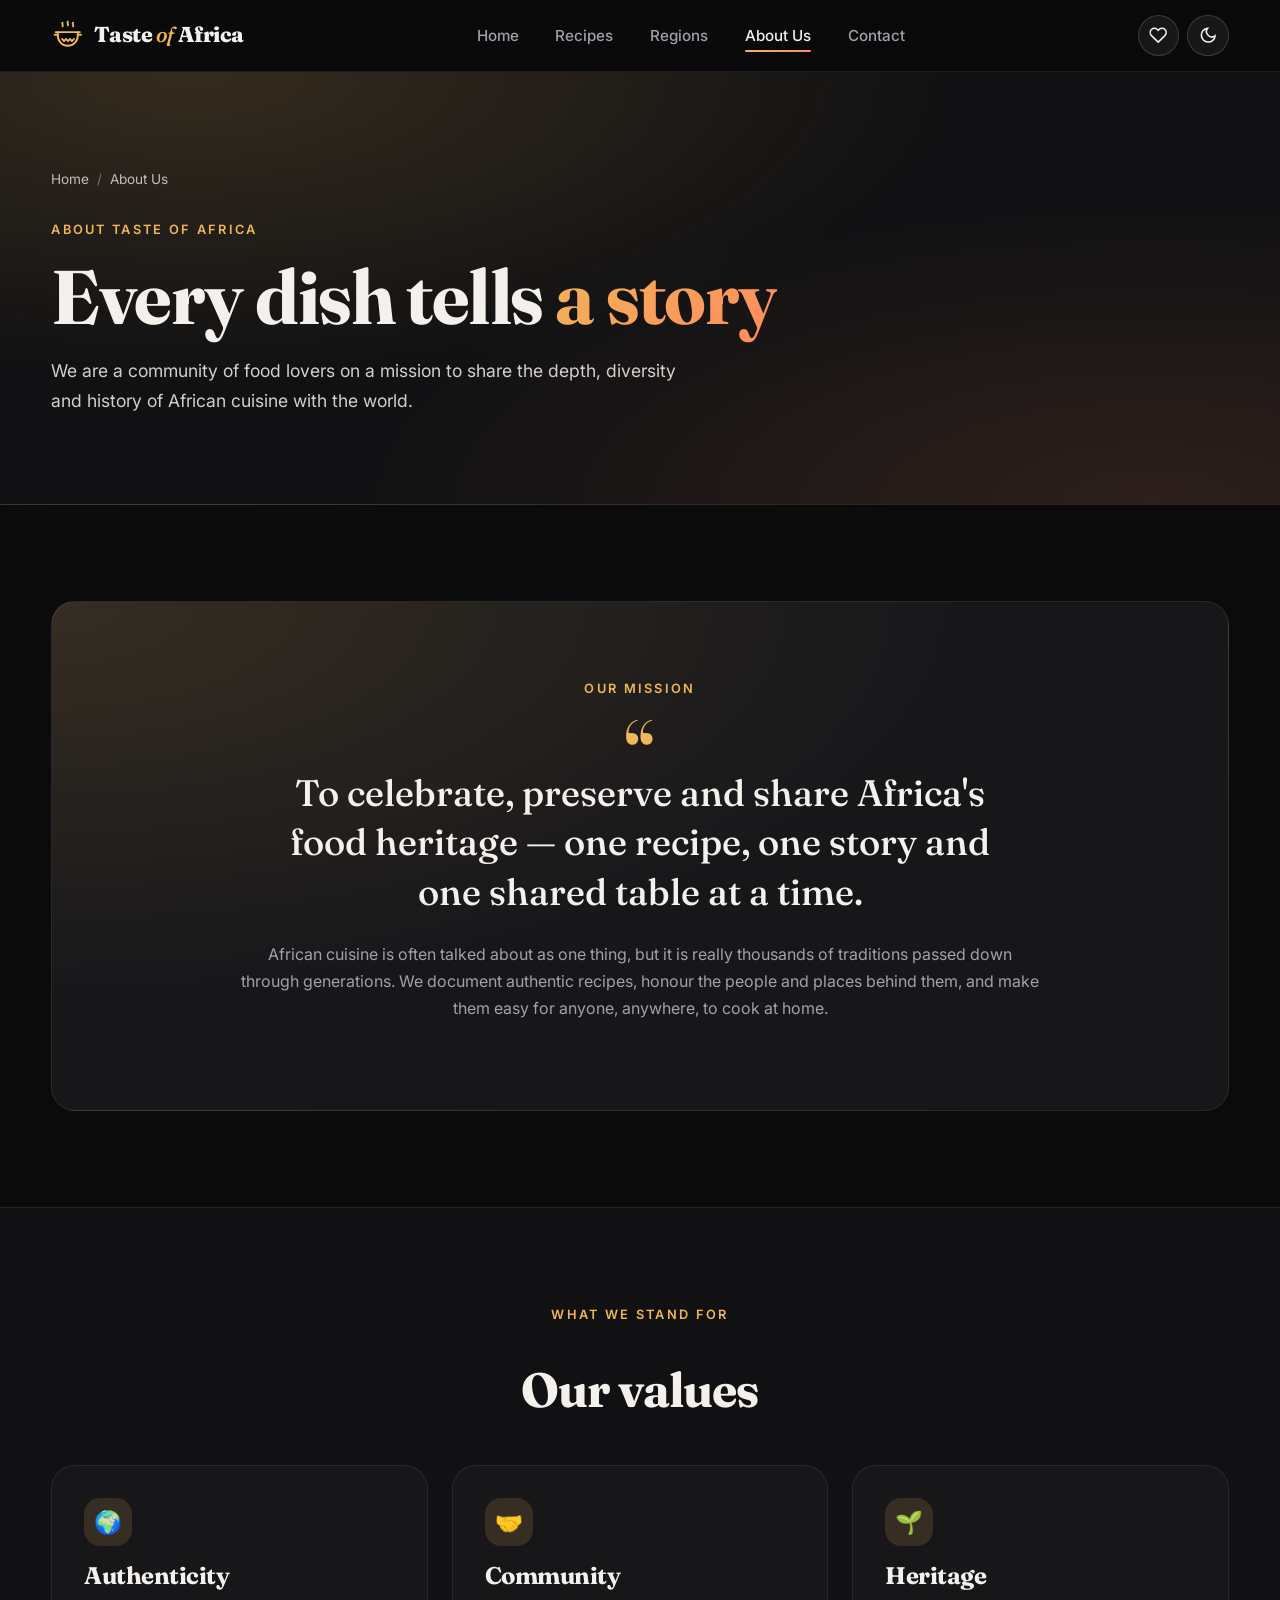
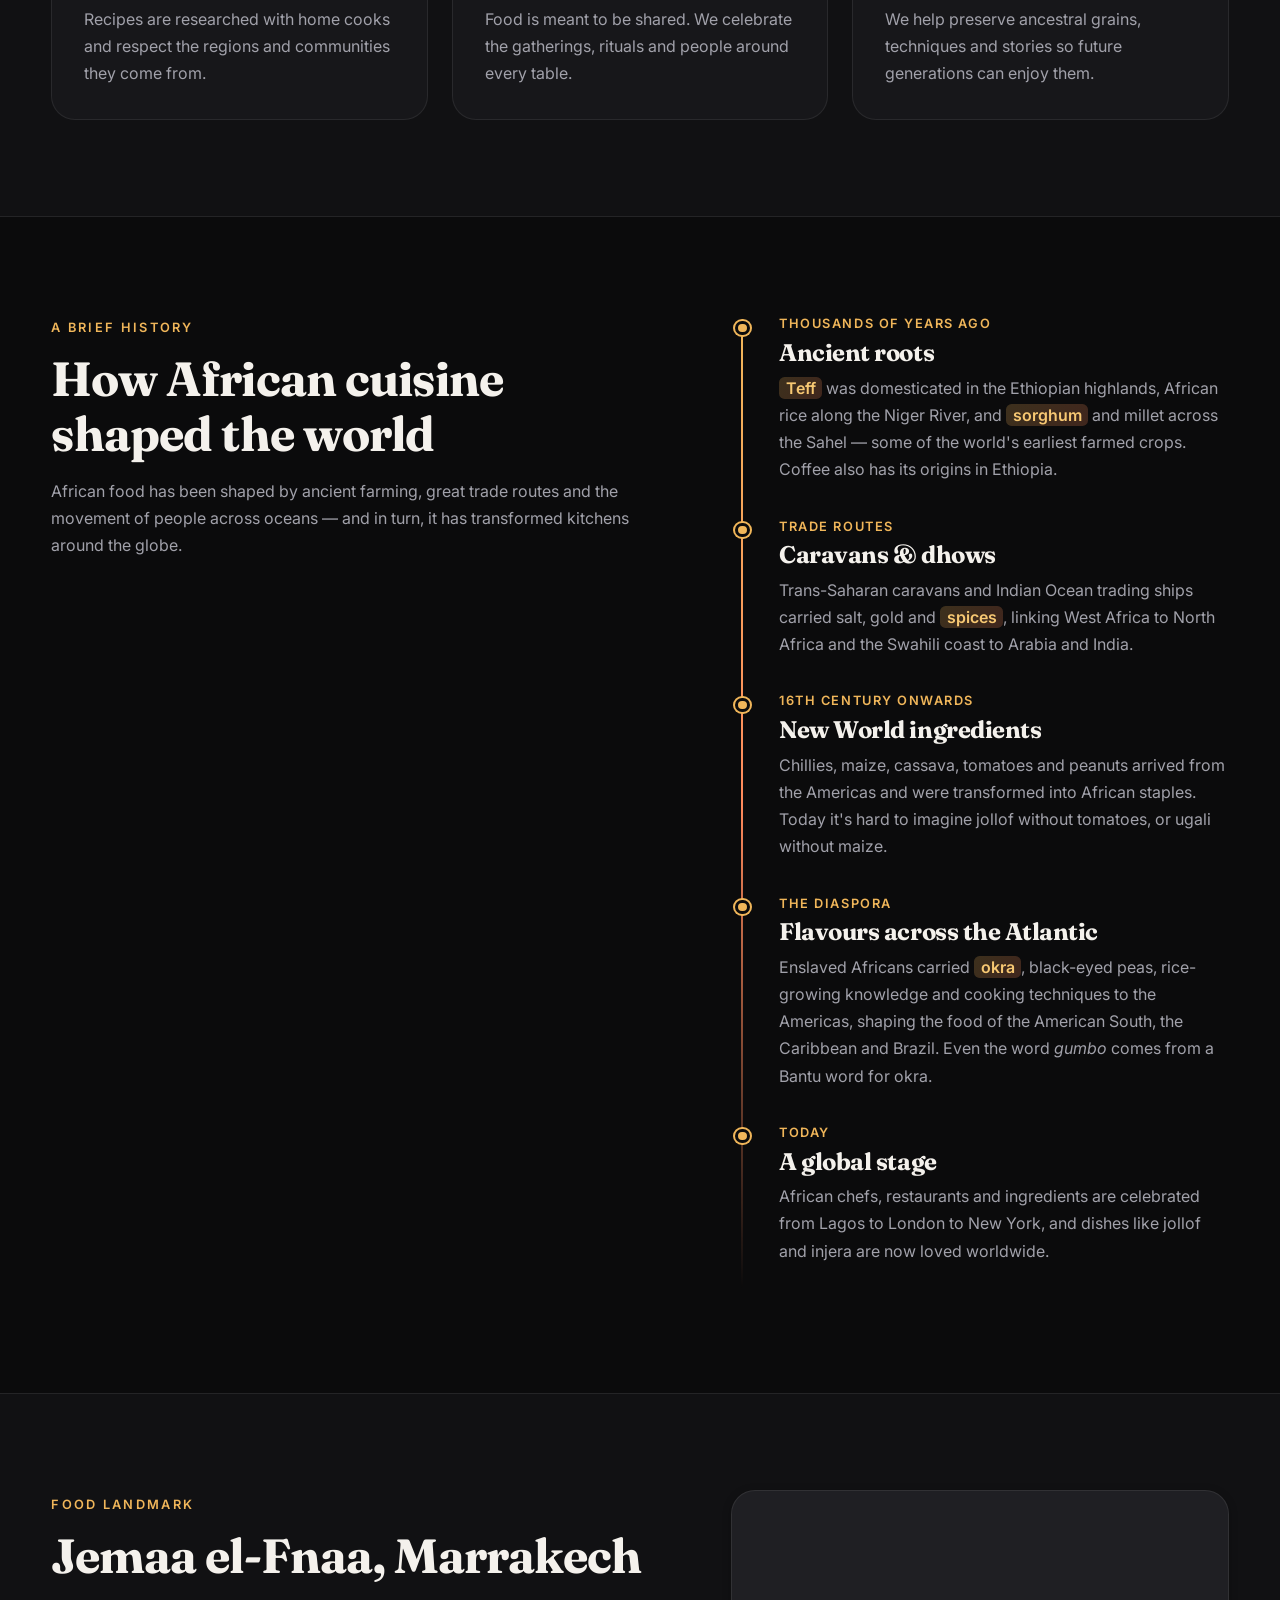
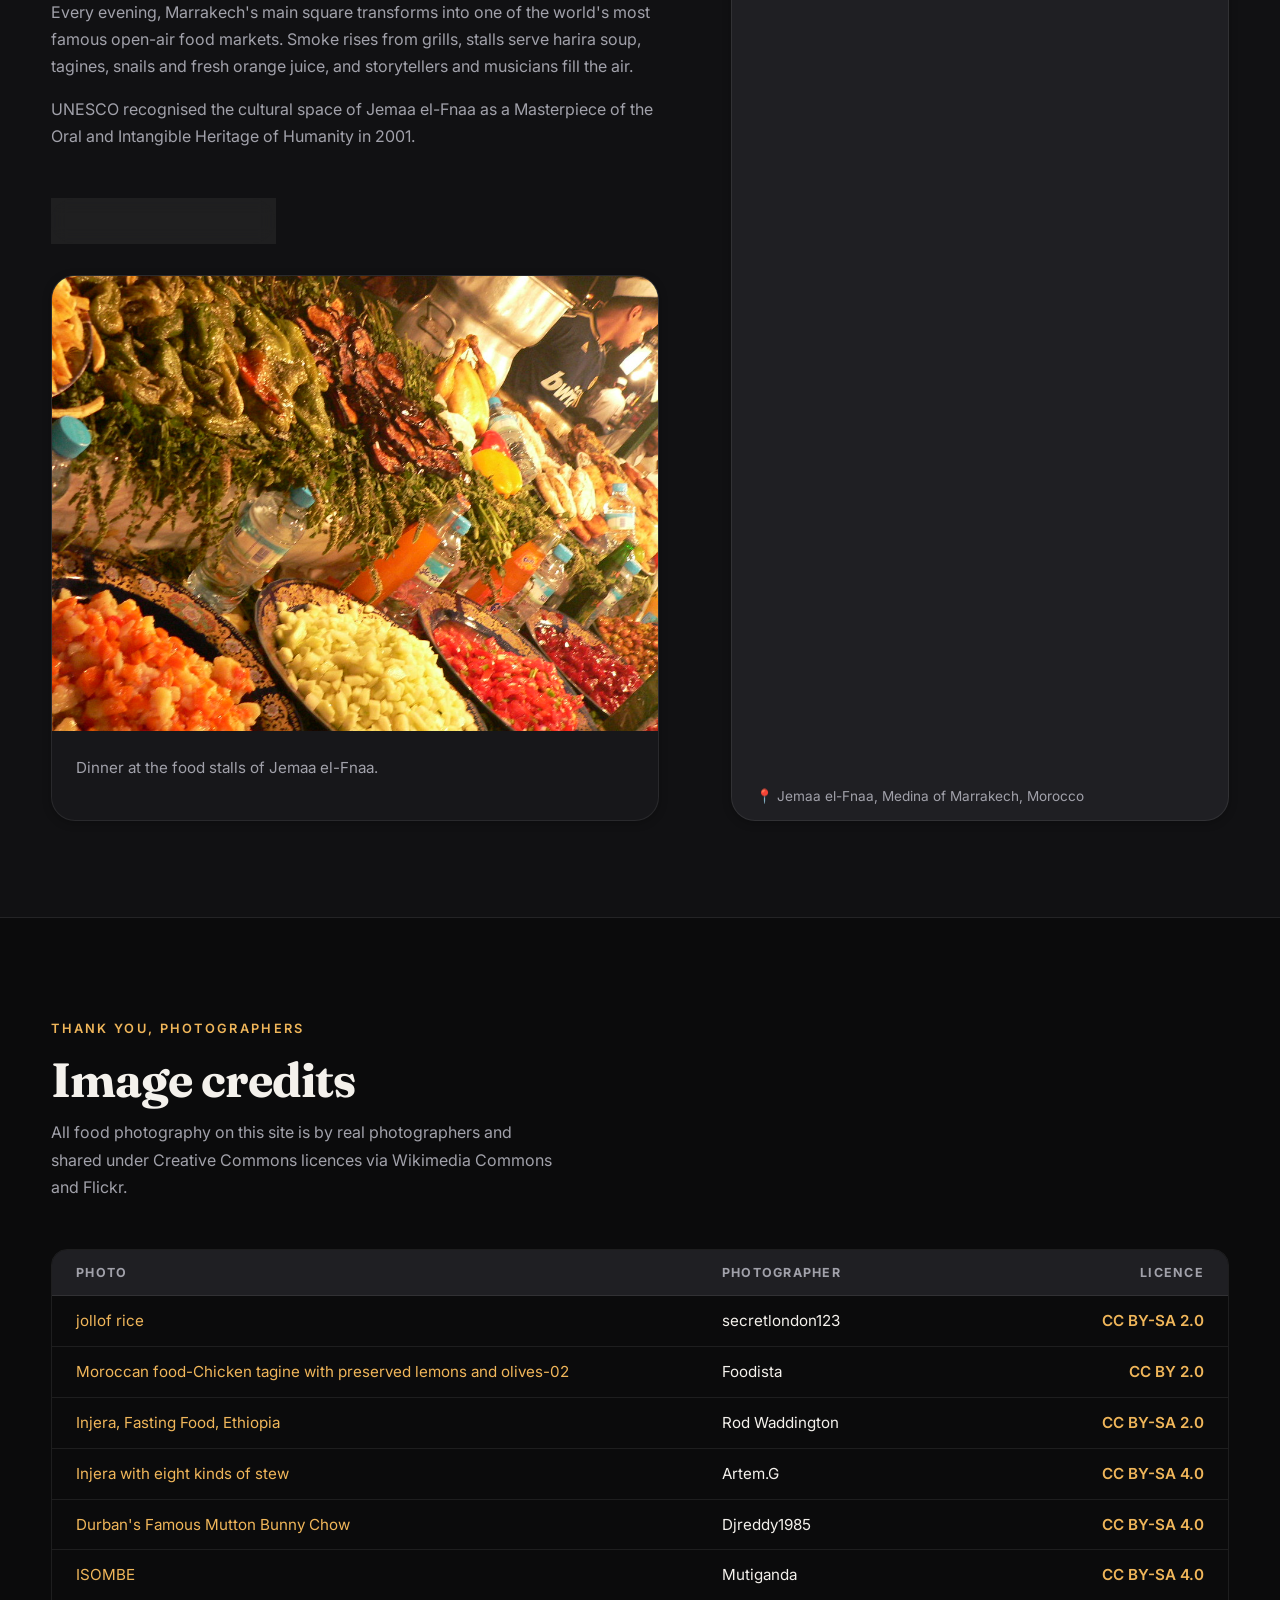
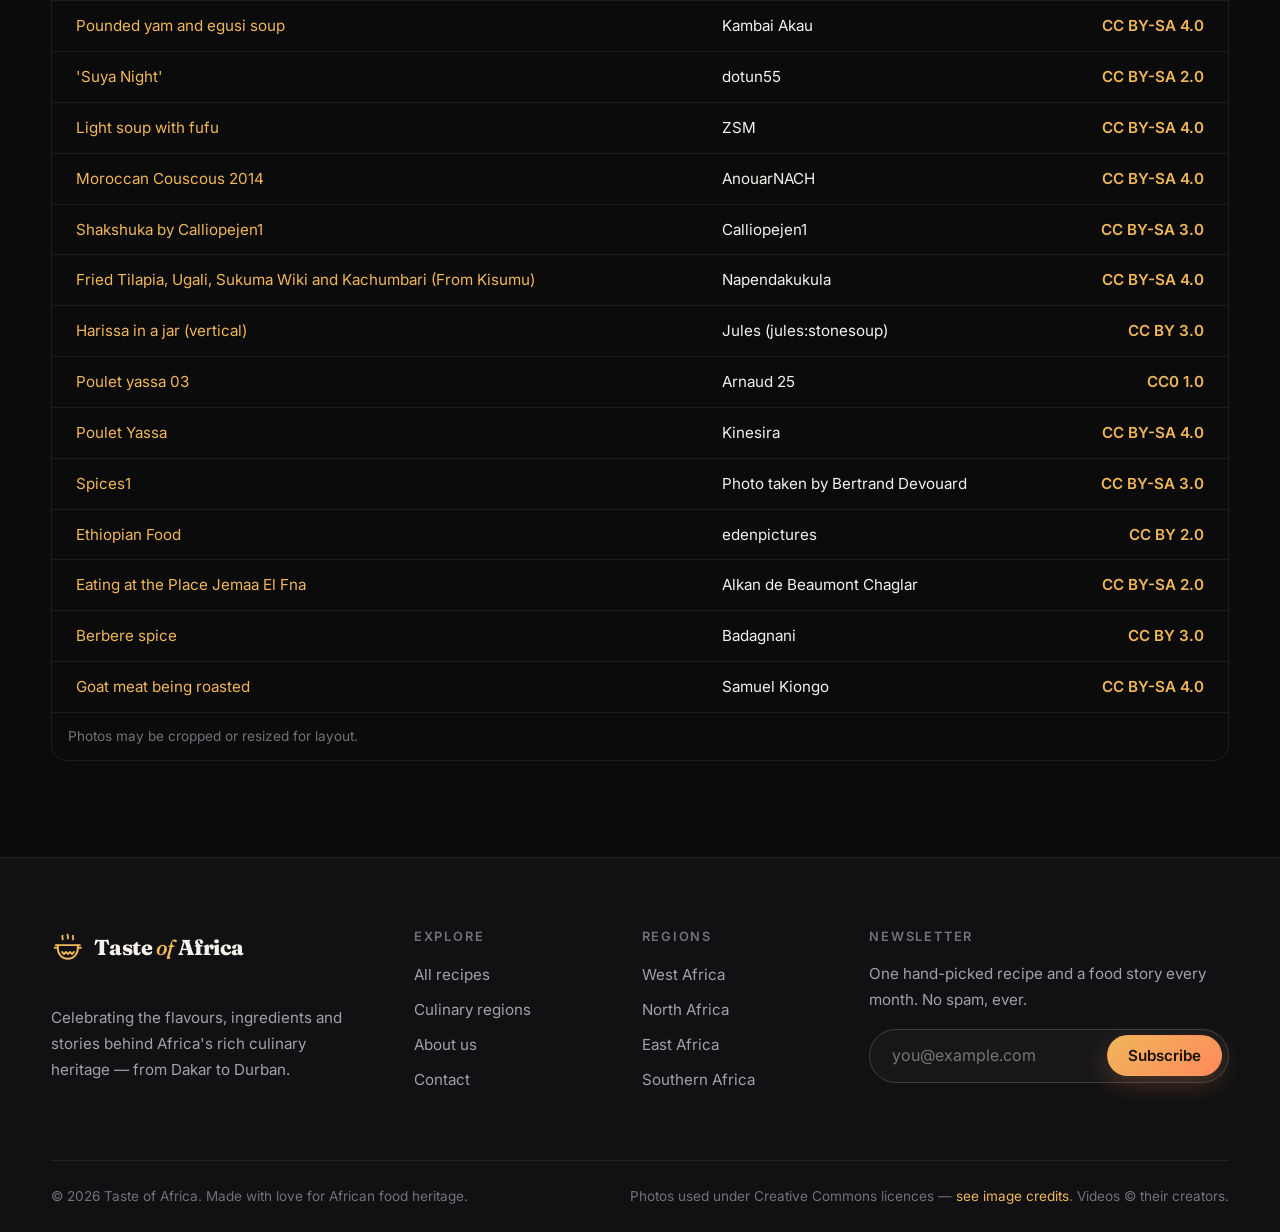
==== about.html @ ce405e70 "Add Taste of Africa website with images and organized folders - HTML pages at the root, styles in cs" ====
<!DOCTYPE html>
<html lang="en" data-theme="dark">
<head>
  <meta charset="UTF-8">
  <meta name="viewport" content="width=device-width, initial-scale=1.0">
  <meta name="description" content="Our mission to celebrate and preserve African food heritage, and a brief history of African cuisine.">
  <meta name="theme-color" content="#0b0b0c">
  <title>About Us | Taste of Africa</title>
  <link rel="icon" href="data:image/svg+xml,%3Csvg xmlns='http://www.w3.org/2000/svg' viewBox='0 0 32 32' fill='none' stroke='%23f0b65a' stroke-width='2.2' stroke-linecap='round' stroke-linejoin='round'%3E%3Crect width='32' height='32' rx='7' fill='%230b0b0c' stroke='none'/%3E%3Cpath d='M11 4c-1.2 1.2 1.2 2.4 0 3.6M16 3c-1.2 1.2 1.2 2.4 0 3.6M21 4c-1.2 1.2 1.2 2.4 0 3.6M4.5 12.5h23M6.5 12.5v3.5a9.5 9.5 0 0 0 19 0v-3.5M10.5 19l1.9 2 1.9-2 1.9 2 1.9-2 1.9 2 1.9-2'/%3E%3C/svg%3E">

  <!-- Google Fonts: Fraunces (expressive headings) + Inter (clean body text) -->
  <link rel="preconnect" href="https://fonts.googleapis.com">
  <link rel="preconnect" href="https://fonts.gstatic.com" crossorigin>
  <link href="https://fonts.googleapis.com/css2?family=Fraunces:ital,opsz,wght@0,9..144,500;0,9..144,700;0,9..144,800;1,9..144,500&amp;family=Inter:wght@400;500;600;700&amp;display=swap" rel="stylesheet">

  <link rel="stylesheet" href="css/styles.css">
  <!-- Apply the saved colour theme before the page paints (prevents a flash) -->
  <script>
    try {
      var savedTheme = JSON.parse(localStorage.getItem("toa-theme"));
      document.documentElement.setAttribute("data-theme", savedTheme === "light" ? "light" : "dark");
    } catch (e) {}
  </script>
</head>
<body>
  <a class="skip-link" href="#main">Skip to main content</a>

  <!-- ===== Site header & navigation ===== -->
  <header class="site-header">
    <div class="container header-inner">
      <a href="index.html" class="logo" aria-label="Taste of Africa — home">
        <svg class="logo-mark" viewBox="0 0 32 32" fill="none" stroke="currentColor" stroke-width="1.8" stroke-linecap="round" stroke-linejoin="round" aria-hidden="true"><path d="M11 3.5c-1.2 1.2 1.2 2.4 0 3.6M16 2.5c-1.2 1.2 1.2 2.4 0 3.6M21 3.5c-1.2 1.2 1.2 2.4 0 3.6"/><path d="M4.5 12.5h23"/><path d="M6.5 12.5v3.5a9.5 9.5 0 0 0 19 0v-3.5"/><path d="M10.5 19l1.9 2 1.9-2 1.9 2 1.9-2 1.9 2 1.9-2"/><path d="M6.5 15H3.5M25.5 15h3"/></svg>
        <span>Taste <em>of</em> Africa</span>
      </a>

      <nav class="main-nav" id="main-nav" aria-label="Main navigation">
        <ul class="nav-list">
          <li><a href="index.html">Home</a></li>
          <li><a href="recipes.html">Recipes</a></li>
          <li><a href="regions.html">Regions</a></li>
          <li><a href="about.html" aria-current="page">About Us</a></li>
          <li><a href="contact.html">Contact</a></li>
        </ul>
      </nav>

      <div class="header-actions">
        <a href="recipes.html?filter=favorites" class="icon-btn" aria-label="View your favourite recipes" title="Your favourites">
          <svg viewBox="0 0 24 24" fill="none" stroke="currentColor" stroke-width="2" aria-hidden="true"><path d="M20.8 4.6a5.5 5.5 0 0 0-7.8 0L12 5.7l-1-1.1a5.5 5.5 0 0 0-7.8 7.8l1 1.1L12 21l7.8-7.5 1-1.1a5.5 5.5 0 0 0 0-7.8z"/></svg>
          <span class="fav-badge" data-count="0"></span>
        </a>
        <button class="icon-btn" id="theme-toggle" type="button" aria-label="Switch to light mode">
          <svg class="icon-moon" viewBox="0 0 24 24" fill="none" stroke="currentColor" stroke-width="2" aria-hidden="true"><path d="M21 12.8A9 9 0 1 1 11.2 3a7 7 0 0 0 9.8 9.8z"/></svg>
          <svg class="icon-sun" viewBox="0 0 24 24" fill="none" stroke="currentColor" stroke-width="2" aria-hidden="true"><circle cx="12" cy="12" r="4.5"/><path d="M12 1.5v2.5M12 20v2.5M4.6 4.6l1.8 1.8M17.6 17.6l1.8 1.8M1.5 12H4M20 12h2.5M4.6 19.4l1.8-1.8M17.6 6.4l1.8-1.8"/></svg>
        </button>
        <button class="icon-btn nav-toggle" type="button" aria-expanded="false" aria-controls="main-nav" aria-label="Open menu">
          <svg viewBox="0 0 24 24" fill="none" stroke="currentColor" stroke-width="2" aria-hidden="true"><path d="M4 7h16M4 12h16M4 17h10"/></svg>
        </button>
      </div>
    </div>
  </header>

  <main id="main">
    <section class="page-hero plain">
      <div class="container">
        <nav aria-label="Breadcrumb"><ol class="breadcrumb"><li><a href="index.html">Home</a></li><li aria-current="page">About Us</li></ol></nav>
        <span class="eyebrow">About Taste of Africa</span>
        <h1>Every dish tells <span class="text-gradient">a story</span></h1>
        <p>We are a community of food lovers on a mission to share the depth, diversity and history of African cuisine with the world.</p>
      </div>
    </section>

    <!-- ===== Mission ===== -->
    <section class="section" aria-labelledby="mission-title">
      <div class="container">
        <div class="mission reveal">
          <span class="eyebrow" id="mission-title">Our mission</span>
          <blockquote>
            <p>To celebrate, preserve and share Africa's food heritage — one recipe, one story and one shared table at a time.</p>
          </blockquote>
          <p class="muted container-narrow">African cuisine is often talked about as one thing, but it is really thousands of traditions passed down through generations. We document authentic recipes, honour the people and places behind them, and make them easy for anyone, anywhere, to cook at home.</p>
        </div>
      </div>
    </section>

    <!-- ===== Values ===== -->
    <section class="section section-alt" aria-labelledby="values-title">
      <div class="container">
        <div class="section-head center reveal">
          <span class="eyebrow">What we stand for</span>
          <h2 id="values-title">Our values</h2>
        </div>
        <div class="grid grid-3 reveal">
          <article class="value-card">
            <div class="icon" aria-hidden="true">🌍</div>
            <h3>Authenticity</h3>
            <p>Recipes are researched with home cooks and respect the regions and communities they come from.</p>
          </article>
          <article class="value-card">
            <div class="icon" aria-hidden="true">🤝</div>
            <h3>Community</h3>
            <p>Food is meant to be shared. We celebrate the gatherings, rituals and people around every table.</p>
          </article>
          <article class="value-card">
            <div class="icon" aria-hidden="true">🌱</div>
            <h3>Heritage</h3>
            <p>We help preserve ancestral grains, techniques and stories so future generations can enjoy them.</p>
          </article>
        </div>
      </div>
    </section>

    <!-- ===== History ===== -->
    <section class="section" aria-labelledby="history-title">
      <div class="container split" style="align-items: start;">
        <div class="reveal" style="position: sticky; top: calc(var(--header-h) + 2rem);">
          <span class="eyebrow">A brief history</span>
          <h2 id="history-title">How African cuisine shaped the world</h2>
          <p class="muted">African food has been shaped by ancient farming, great trade routes and the movement of people across oceans — and in turn, it has transformed kitchens around the globe.</p>
        </div>
        <ol class="timeline reveal">
          <li>
            <span class="era">Thousands of years ago</span>
            <h3>Ancient roots</h3>
            <p><mark>Teff</mark> was domesticated in the Ethiopian highlands, African rice along the Niger River, and <mark>sorghum</mark> and millet across the Sahel — some of the world's earliest farmed crops. Coffee also has its origins in Ethiopia.</p>
          </li>
          <li>
            <span class="era">Trade routes</span>
            <h3>Caravans &amp; dhows</h3>
            <p>Trans-Saharan caravans and Indian Ocean trading ships carried salt, gold and <mark>spices</mark>, linking West Africa to North Africa and the Swahili coast to Arabia and India.</p>
          </li>
          <li>
            <span class="era">16th century onwards</span>
            <h3>New World ingredients</h3>
            <p>Chillies, maize, cassava, tomatoes and peanuts arrived from the Americas and were transformed into African staples. Today it's hard to imagine jollof without tomatoes, or ugali without maize.</p>
          </li>
          <li>
            <span class="era">The diaspora</span>
            <h3>Flavours across the Atlantic</h3>
            <p>Enslaved Africans carried <mark>okra</mark>, black-eyed peas, rice-growing knowledge and cooking techniques to the Americas, shaping the food of the American South, the Caribbean and Brazil. Even the word <em>gumbo</em> comes from a Bantu word for okra.</p>
          </li>
          <li>
            <span class="era">Today</span>
            <h3>A global stage</h3>
            <p>African chefs, restaurants and ingredients are celebrated from Lagos to London to New York, and dishes like jollof and injera are now loved worldwide.</p>
          </li>
        </ol>
      </div>
    </section>

    <!-- ===== Map ===== -->
    <section class="section section-alt" aria-labelledby="landmark-title">
      <div class="container split split-stretch">
        <div class="reveal">
          <span class="eyebrow">Food landmark</span>
          <h2 id="landmark-title">Jemaa el-Fnaa, Marrakech</h2>
          <p class="muted">Every evening, Marrakech's main square transforms into one of the world's most famous open-air food markets. Smoke rises from grills, stalls serve harira soup, tagines, snails and fresh orange juice, and storytellers and musicians fill the air.</p>
          <p class="muted">UNESCO recognised the cultural space of Jemaa el-Fnaa as a Masterpiece of the Oral and Intangible Heritage of Humanity in 2001.</p>
          <a href="north-africa.html" class="btn btn-ghost mt-6">Explore North Africa <span aria-hidden="true">→</span></a>
          <figure class="card mt-6">
            <div class="card-media"><img src="images/djemaa.jpg" alt="Food stalls piled with dishes at Jemaa el-Fnaa square, Marrakech" loading="lazy"></div>
            <figcaption class="card-body"><p class="mt-0">Dinner at the food stalls of Jemaa el-Fnaa.</p></figcaption>
          </figure>
        </div>
        <figure class="map-frame reveal">
          <iframe src="https://maps.google.com/maps?q=Jemaa+el-Fnaa,+Marrakech,+Morocco&amp;z=16&amp;output=embed" title="Map of Jemaa el-Fnaa square in Marrakech, Morocco" loading="lazy" referrerpolicy="no-referrer-when-downgrade" allowfullscreen></iframe>
          <figcaption>📍 Jemaa el-Fnaa, Medina of Marrakech, Morocco</figcaption>
        </figure>
      </div>
    </section>

    <!-- ===== Image credits (required by the Creative Commons licences) ===== -->
    <section class="section" id="credits" aria-labelledby="credits-title">
      <div class="container">
        <div class="section-head">
          <div>
            <span class="eyebrow">Thank you, photographers</span>
            <h2 id="credits-title">Image credits</h2>
            <p>All food photography on this site is by real photographers and shared under Creative Commons licences via Wikimedia Commons and Flickr.</p>
          </div>
        </div>
        <div class="table-wrap">
          <table>
            <caption>Photos may be cropped or resized for layout.</caption>
            <thead>
              <tr><th scope="col">Photo</th><th scope="col">Photographer</th><th scope="col">Licence</th></tr>
            </thead>
            <tbody>
              <tr><td><a href="https://www.flickr.com/photos/25834786@N03/2853745181">jollof rice</a></td><td>secretlondon123</td><td><a href="https://creativecommons.org/licenses/by-sa/2.0/">CC BY-SA 2.0</a></td></tr>
              <tr><td><a href="https://commons.wikimedia.org/w/index.php?curid=6217656">Moroccan food-Chicken tagine with preserved lemons and olives-02</a></td><td>Foodista</td><td><a href="https://creativecommons.org/licenses/by/2.0/">CC BY 2.0</a></td></tr>
              <tr><td><a href="https://www.flickr.com/photos/64607715@N05/14446941543">Injera, Fasting Food, Ethiopia</a></td><td>Rod Waddington</td><td><a href="https://creativecommons.org/licenses/by-sa/2.0/">CC BY-SA 2.0</a></td></tr>
              <tr><td><a href="https://commons.wikimedia.org/w/index.php?curid=131063677">Injera with eight kinds of stew</a></td><td>Artem.G</td><td><a href="https://creativecommons.org/licenses/by-sa/4.0/">CC BY-SA 4.0</a></td></tr>
              <tr><td><a href="https://commons.wikimedia.org/w/index.php?curid=76744345">Durban&#x27;s Famous Mutton Bunny Chow</a></td><td>Djreddy1985</td><td><a href="https://creativecommons.org/licenses/by-sa/4.0/">CC BY-SA 4.0</a></td></tr>
              <tr><td><a href="https://commons.wikimedia.org/w/index.php?curid=164433359">ISOMBE</a></td><td>Mutiganda</td><td><a href="https://creativecommons.org/licenses/by-sa/4.0/">CC BY-SA 4.0</a></td></tr>
              <tr><td><a href="https://commons.wikimedia.org/w/index.php?curid=112695212">Pounded yam and egusi soup</a></td><td>Kambai Akau</td><td><a href="https://creativecommons.org/licenses/by-sa/4.0/">CC BY-SA 4.0</a></td></tr>
              <tr><td><a href="https://www.flickr.com/photos/72767520@N08/6961404857">&#x27;Suya Night&#x27;</a></td><td>dotun55</td><td><a href="https://creativecommons.org/licenses/by-sa/2.0/">CC BY-SA 2.0</a></td></tr>
              <tr><td><a href="https://commons.wikimedia.org/w/index.php?curid=36942884">Light soup with fufu</a></td><td>ZSM</td><td><a href="https://creativecommons.org/licenses/by-sa/4.0/">CC BY-SA 4.0</a></td></tr>
              <tr><td><a href="https://commons.wikimedia.org/w/index.php?curid=36024092">Moroccan Couscous 2014</a></td><td>AnouarNACH</td><td><a href="https://creativecommons.org/licenses/by-sa/4.0/">CC BY-SA 4.0</a></td></tr>
              <tr><td><a href="https://commons.wikimedia.org/w/index.php?curid=39264308">Shakshuka by Calliopejen1</a></td><td>Calliopejen1</td><td><a href="https://creativecommons.org/licenses/by-sa/3.0/">CC BY-SA 3.0</a></td></tr>
              <tr><td><a href="https://commons.wikimedia.org/w/index.php?curid=36753561">Fried Tilapia, Ugali, Sukuma Wiki and Kachumbari (From Kisumu)</a></td><td>Napendakukula</td><td><a href="https://creativecommons.org/licenses/by-sa/4.0/">CC BY-SA 4.0</a></td></tr>
              <tr><td><a href="https://commons.wikimedia.org/w/index.php?curid=89467260">Harissa in a jar (vertical)</a></td><td>Jules (jules:stonesoup)</td><td><a href="https://creativecommons.org/licenses/by/3.0/">CC BY 3.0</a></td></tr>
              <tr><td><a href="https://commons.wikimedia.org/w/index.php?curid=150134610">Poulet yassa 03</a></td><td>Arnaud 25</td><td><a href="https://creativecommons.org/publicdomain/zero/1.0/">CC0 1.0</a></td></tr>
              <tr><td><a href="https://commons.wikimedia.org/w/index.php?curid=36917177">Poulet Yassa</a></td><td>Kinesira</td><td><a href="https://creativecommons.org/licenses/by-sa/4.0/">CC BY-SA 4.0</a></td></tr>
              <tr><td><a href="https://commons.wikimedia.org/w/index.php?curid=138890">Spices1</a></td><td>Photo taken by Bertrand Devouard</td><td><a href="https://creativecommons.org/licenses/by-sa/3.0/">CC BY-SA 3.0</a></td></tr>
              <tr><td><a href="https://www.flickr.com/photos/10485077@N06/6878482225">Ethiopian Food</a></td><td>edenpictures</td><td><a href="https://creativecommons.org/licenses/by/2.0/">CC BY 2.0</a></td></tr>
              <tr><td><a href="https://www.flickr.com/photos/7605418@N07/2720255741">Eating at the Place Jemaa El Fna</a></td><td>Alkan de Beaumont Chaglar</td><td><a href="https://creativecommons.org/licenses/by-sa/2.0/">CC BY-SA 2.0</a></td></tr>
              <tr><td><a href="https://commons.wikimedia.org/wiki/File:Berberespice.jpg">Berbere spice</a></td><td>Badagnani</td><td><a href="https://creativecommons.org/licenses/by/3.0/">CC BY 3.0</a></td></tr>
              <tr><td><a href="https://commons.wikimedia.org/wiki/File:Goat_meat_being_roasted.jpg">Goat meat being roasted</a></td><td>Samuel Kiongo</td><td><a href="https://creativecommons.org/licenses/by-sa/4.0/">CC BY-SA 4.0</a></td></tr>
            </tbody>
          </table>
        </div>
      </div>
    </section>
  </main>

  <!-- ===== Footer with newsletter signup ===== -->
  <footer class="site-footer">
    <div class="container footer-grid">
      <section>
        <a href="index.html" class="logo"><svg class="logo-mark" viewBox="0 0 32 32" fill="none" stroke="currentColor" stroke-width="1.8" stroke-linecap="round" stroke-linejoin="round" aria-hidden="true"><path d="M11 3.5c-1.2 1.2 1.2 2.4 0 3.6M16 2.5c-1.2 1.2 1.2 2.4 0 3.6M21 3.5c-1.2 1.2 1.2 2.4 0 3.6"/><path d="M4.5 12.5h23"/><path d="M6.5 12.5v3.5a9.5 9.5 0 0 0 19 0v-3.5"/><path d="M10.5 19l1.9 2 1.9-2 1.9 2 1.9-2 1.9 2 1.9-2"/><path d="M6.5 15H3.5M25.5 15h3"/></svg><span>Taste <em>of</em> Africa</span></a>
        <p class="mt-6">Celebrating the flavours, ingredients and stories behind Africa's rich culinary heritage — from Dakar to Durban.</p>
      </section>
      <nav aria-label="Footer: explore">
        <h2>Explore</h2>
        <ul class="footer-links">
          <li><a href="recipes.html">All recipes</a></li>
          <li><a href="regions.html">Culinary regions</a></li>
          <li><a href="about.html">About us</a></li>
          <li><a href="contact.html">Contact</a></li>
        </ul>
      </nav>
      <nav aria-label="Footer: regions">
        <h2>Regions</h2>
        <ul class="footer-links">
          <li><a href="west-africa.html">West Africa</a></li>
          <li><a href="north-africa.html">North Africa</a></li>
          <li><a href="east-africa.html">East Africa</a></li>
          <li><a href="recipes.html?filter=southern-africa">Southern Africa</a></li>
        </ul>
      </nav>
      <section aria-labelledby="newsletter-title">
        <h2 id="newsletter-title">Newsletter</h2>
        <p>One hand-picked recipe and a food story every month. No spam, ever.</p>
        <form class="newsletter-form" novalidate>
          <label for="newsletter-email" class="visually-hidden">Email address</label>
          <input type="email" id="newsletter-email" name="newsletter-email" placeholder="you@example.com" autocomplete="email" required>
          <button type="submit" class="btn btn-primary">Subscribe</button>
        </form>
        <p class="newsletter-msg" role="status" aria-live="polite"></p>
      </section>
    </div>
    <div class="container footer-bottom">
      <p>&copy; <span class="current-year">2026</span> Taste of Africa. Made with love for African food heritage.</p>
      <p>Photos used under Creative Commons licences — <a href="about.html#credits">see image credits</a>. Videos &copy; their creators.</p>
    </div>
  </footer>

  <button class="icon-btn back-to-top" type="button" aria-label="Back to top">
    <svg viewBox="0 0 24 24" fill="none" stroke="currentColor" stroke-width="2" aria-hidden="true"><path d="M12 19V5M5 12l7-7 7 7"/></svg>
  </button>

  <script src="js/script.js"></script>
</body>
</html>
---- css/styles.css ----
/* ==========================================================================
   Taste of Africa — Main Stylesheet
   --------------------------------------------------------------------------
   Table of contents
   1.  Design tokens (colours, fonts, spacing) + light theme
   2.  Reset & base elements
   3.  Layout helpers
   4.  Buttons, chips & marks
   5.  Header & navigation
   6.  Hero sections
   7.  Ingredient ticker
   8.  Section headings
   9.  Cards (dishes, regions, articles)
   10. Recipe filter & favourites
   11. Recipe detail page
   12. Region pages
   13. About page
   14. Contact page & forms
   15. Footer & newsletter
   16. Utilities & animations
   17. Responsive breakpoints
   ========================================================================== */

/* 1. DESIGN TOKENS ======================================================== */
:root {
  /* Palette — "midnight & saffron": premium blacks and greys,
     warmed with spice-inspired accents (saffron, papaya, hibiscus). */
  --bg: #0b0b0c;
  --bg-elev: #111113;
  --surface: #17171a;
  --surface-2: #1f1f23;
  --border: rgba(255, 255, 255, 0.08);
  --border-strong: rgba(255, 255, 255, 0.16);
  --text: #f4f1ec;
  --text-muted: #a1a1aa;
  --text-faint: #71717a;

  --accent: #f0b65a;          /* saffron gold */
  --accent-strong: #f7c873;
  --accent-2: #ff8a5c;        /* papaya / paprika */
  --accent-ink: #1a1206;      /* text on accent backgrounds */
  --heart: #ff4d6d;           /* hibiscus red for favourites */
  --success: #4ade80;
  --error: #ff6b6b;

  --gradient-accent: linear-gradient(135deg, var(--accent) 0%, var(--accent-2) 100%);
  --overlay: linear-gradient(180deg, rgba(11, 11, 12, 0.35) 0%, rgba(11, 11, 12, 0.85) 70%, var(--bg) 100%);

  /* Typography */
  --font-display: "Fraunces", Georgia, "Times New Roman", serif;
  --font-body: "Inter", system-ui, -apple-system, "Segoe UI", Roboto, sans-serif;

  /* Spacing scale (rem based for accessibility) */
  --space-1: 0.25rem;
  --space-2: 0.5rem;
  --space-3: 0.75rem;
  --space-4: 1rem;
  --space-5: 1.5rem;
  --space-6: 2rem;
  --space-7: 3rem;
  --space-8: 4.5rem;
  --space-9: 6rem;

  /* Shape & depth */
  --radius-sm: 0.5rem;
  --radius: 1rem;
  --radius-lg: 1.5rem;
  --radius-pill: 999px;
  --shadow-sm: 0 2px 8px rgba(0, 0, 0, 0.25);
  --shadow: 0 12px 32px rgba(0, 0, 0, 0.35);
  --shadow-lg: 0 24px 60px rgba(0, 0, 0, 0.5);
  --glow: 0 0 0 4px rgba(240, 182, 90, 0.18);

  --header-h: 4.5rem;
  --ease: cubic-bezier(0.22, 1, 0.36, 1);
  color-scheme: dark;
}

/* Light theme — toggled by JavaScript via data-theme on <html> */
[data-theme="light"] {
  --bg: #f7f5f1;
  --bg-elev: #ffffff;
  --surface: #ffffff;
  --surface-2: #f1eee8;
  --border: rgba(20, 20, 22, 0.08);
  --border-strong: rgba(20, 20, 22, 0.16);
  --text: #141416;
  --text-muted: #55555e;
  --text-faint: #8a8a93;
  --accent: #c98a1e;
  --accent-strong: #b07612;
  --accent-2: #e2643a;
  --accent-ink: #ffffff;
  --shadow-sm: 0 2px 8px rgba(20, 20, 22, 0.06);
  --shadow: 0 12px 32px rgba(20, 20, 22, 0.08);
  --shadow-lg: 0 24px 60px rgba(20, 20, 22, 0.14);
  --glow: 0 0 0 4px rgba(201, 138, 30, 0.2);
  color-scheme: light;
}

/* 2. RESET & BASE ========================================================= */
*,
*::before,
*::after {
  box-sizing: border-box;
}

html {
  font-size: 100%;               /* 16px base — respects user settings */
  scroll-behavior: smooth;
  scroll-padding-top: calc(var(--header-h) + 1rem);
}

body {
  margin: 0;
  font-family: var(--font-body);
  font-size: 1rem;
  line-height: 1.7;
  color: var(--text);
  background-color: var(--bg);
  -webkit-font-smoothing: antialiased;
  transition: background-color 0.4s var(--ease), color 0.4s var(--ease);
}

h1, h2, h3, h4 {
  font-family: var(--font-display);
  font-weight: 700;
  line-height: 1.15;
  letter-spacing: -0.02em;
  margin: 0 0 var(--space-4);
}

h1 { font-size: clamp(2.5rem, 6vw, 4.75rem); }
h2 { font-size: clamp(1.9rem, 4vw, 3rem); }
h3 { font-size: clamp(1.25rem, 2vw, 1.5rem); }
h4 { font-size: 1.1rem; }

p { margin: 0 0 var(--space-4); }

a {
  color: var(--accent);
  text-decoration: none;
  transition: color 0.2s ease;
}
a:hover { color: var(--accent-strong); }

img,
iframe,
video {
  display: block;
  max-width: 100%;
}

img { height: auto; }

ul, ol { padding-left: 1.25rem; }

figure { margin: 0; }

button,
input,
select,
textarea {
  font: inherit;
  color: inherit;
}

button { cursor: pointer; }

:focus-visible {
  outline: 2px solid var(--accent);
  outline-offset: 3px;
}

::selection {
  background: var(--accent);
  color: var(--accent-ink);
}

/* Accessible "skip to content" link */
.skip-link {
  position: absolute;
  left: 1rem;
  top: -4rem;
  z-index: 200;
  padding: var(--space-2) var(--space-4);
  background: var(--accent);
  color: var(--accent-ink);
  border-radius: var(--radius-sm);
  font-weight: 600;
}
.skip-link:focus { top: 1rem; }

/* 3. LAYOUT HELPERS ======================================================= */
.container {
  width: min(92%, 75rem);
  margin-inline: auto;
}

.container-narrow {
  width: min(92%, 50rem);
  margin-inline: auto;
}

.section {
  padding-block: var(--space-9);
}

.section-alt {
  background: var(--bg-elev);
  border-block: 1px solid var(--border);
}

.grid {
  display: grid;
  gap: var(--space-5);
}

.grid-2 { grid-template-columns: repeat(2, 1fr); }
.grid-3 { grid-template-columns: repeat(3, 1fr); }
.grid-4 { grid-template-columns: repeat(4, 1fr); }
.grid-auto { grid-template-columns: repeat(auto-fill, minmax(17rem, 1fr)); }

.split {
  display: grid;
  grid-template-columns: 1.1fr 0.9fr;
  gap: var(--space-8);
  align-items: center;
}

/* Columns of equal height (e.g. text + map on the About page) */
.split-stretch { align-items: stretch; }
.split-stretch .map-frame { display: flex; flex-direction: column; }
.split-stretch .map-frame iframe { flex: 1; min-height: 24rem; }

/* 4. BUTTONS, CHIPS & MARKS =============================================== */
.btn {
  display: inline-flex;
  align-items: center;
  justify-content: center;
  gap: var(--space-2);
  padding: 0.85rem 1.6rem;
  border: 1px solid transparent;
  border-radius: var(--radius-pill);
  font-weight: 600;
  font-size: 0.95rem;
  line-height: 1;
  transition: transform 0.25s var(--ease), box-shadow 0.25s var(--ease),
    background-color 0.25s ease, color 0.25s ease, border-color 0.25s ease;
}

.btn:hover { transform: translateY(-2px); }

.btn-primary {
  background: var(--gradient-accent);
  color: #1a1206;
  box-shadow: 0 8px 24px rgba(240, 140, 80, 0.25);
}
.btn-primary:hover {
  color: #1a1206;
  box-shadow: 0 12px 32px rgba(240, 140, 80, 0.4);
}

.btn-ghost {
  background: rgba(255, 255, 255, 0.06);
  border-color: var(--border-strong);
  color: var(--text);
  backdrop-filter: blur(8px);
}
.btn-ghost:hover {
  color: var(--text);
  border-color: var(--accent);
}

.hero .btn-ghost { color: #f4f1ec; border-color: rgba(255, 255, 255, 0.25); }

.chip {
  display: inline-flex;
  align-items: center;
  gap: 0.35rem;
  padding: 0.3rem 0.8rem;
  border-radius: var(--radius-pill);
  border: 1px solid var(--border-strong);
  background: var(--surface-2);
  font-size: 0.78rem;
  font-weight: 600;
  letter-spacing: 0.04em;
  text-transform: uppercase;
  color: var(--text-muted);
}

.chip-accent {
  border-color: transparent;
  background: rgba(240, 182, 90, 0.14);
  color: var(--accent);
}

.eyebrow {
  display: inline-block;
  margin-bottom: var(--space-3);
  font-size: 0.8rem;
  font-weight: 600;
  letter-spacing: 0.18em;
  text-transform: uppercase;
  color: var(--accent);
}

/* Custom <mark> — highlights spices, ingredients and techniques */
mark {
  padding: 0.05em 0.4em;
  border-radius: 0.35em;
  background: linear-gradient(120deg, rgba(240, 182, 90, 0.22), rgba(255, 138, 92, 0.22));
  color: var(--accent-strong);
  font-weight: 600;
  box-decoration-break: clone;
  -webkit-box-decoration-break: clone;
}

[data-theme="light"] mark { color: #8a5a06; }

.text-gradient {
  background: var(--gradient-accent);
  -webkit-background-clip: text;
  background-clip: text;
  color: transparent;
}

.muted { color: var(--text-muted); }

/* 5. HEADER & NAVIGATION ================================================== */
.site-header {
  position: sticky;
  top: 0;
  z-index: 100;
  height: var(--header-h);
  background: rgba(11, 11, 12, 0.72);
  backdrop-filter: saturate(180%) blur(16px);
  -webkit-backdrop-filter: saturate(180%) blur(16px);
  border-bottom: 1px solid var(--border);
  transition: background-color 0.3s ease, box-shadow 0.3s ease;
}

[data-theme="light"] .site-header { background: rgba(247, 245, 241, 0.8); }

.site-header.is-scrolled { box-shadow: var(--shadow-sm); }

.header-inner {
  display: flex;
  align-items: center;
  justify-content: space-between;
  gap: var(--space-5);
  height: 100%;
}

.logo {
  display: inline-flex;
  align-items: center;
  gap: 0.6rem;
  font-family: var(--font-display);
  font-size: 1.35rem;
  font-weight: 800;
  color: var(--text);
  letter-spacing: -0.02em;
  white-space: nowrap;
}
.logo:hover { color: var(--text); }

.logo-mark {
  flex: none;
  width: 2.1rem;
  height: 2.1rem;
  color: var(--accent);
  transition: transform 0.4s var(--ease);
}

.logo:hover .logo-mark { transform: rotate(-8deg); }

.logo em {
  font-style: italic;
  font-weight: 500;
  color: var(--accent);
}

.nav-list {
  display: flex;
  gap: var(--space-2);
  margin: 0;
  padding: 0;
  list-style: none;
}

.nav-list a {
  position: relative;
  display: block;
  padding: 0.5rem 0.9rem;
  border-radius: var(--radius-pill);
  font-size: 0.95rem;
  font-weight: 500;
  color: var(--text-muted);
  transition: color 0.2s ease, background-color 0.2s ease;
}

/* Animated underline on hover */
.nav-list a::after {
  content: "";
  position: absolute;
  left: 0.9rem;
  right: 0.9rem;
  bottom: 0.3rem;
  height: 2px;
  border-radius: 2px;
  background: var(--gradient-accent);
  transform: scaleX(0);
  transform-origin: left;
  transition: transform 0.3s var(--ease);
}

.nav-list a:hover { color: var(--text); }
.nav-list a:hover::after,
.nav-list a[aria-current="page"]::after { transform: scaleX(1); }
.nav-list a[aria-current="page"] { color: var(--text); }

.header-actions {
  display: flex;
  align-items: center;
  gap: var(--space-2);
}

.icon-btn {
  position: relative;
  display: inline-grid;
  place-items: center;
  width: 2.6rem;
  height: 2.6rem;
  border: 1px solid var(--border-strong);
  border-radius: 50%;
  background: var(--surface);
  color: var(--text);
  transition: border-color 0.2s ease, transform 0.2s ease, color 0.2s ease;
}
.icon-btn:hover {
  border-color: var(--accent);
  color: var(--accent);
  transform: translateY(-1px);
}
.icon-btn svg { width: 1.15rem; height: 1.15rem; }

/* Sun / moon icons swap with the theme */
.icon-sun { display: none; }
[data-theme="light"] .icon-sun { display: block; }
[data-theme="light"] .icon-moon { display: none; }

.fav-badge {
  position: absolute;
  top: -0.3rem;
  right: -0.3rem;
  min-width: 1.25rem;
  height: 1.25rem;
  padding: 0 0.3rem;
  border-radius: var(--radius-pill);
  background: var(--heart);
  color: #fff;
  font-size: 0.7rem;
  font-weight: 700;
  line-height: 1.25rem;
  text-align: center;
}
.fav-badge:empty,
.fav-badge[data-count="0"] { display: none; }

.nav-toggle { display: none; }

/* 6. HERO SECTIONS ======================================================== */
.hero {
  position: relative;
  min-height: min(calc(100vh - var(--header-h)), 54rem);
  display: flex;
  align-items: center;
  padding-block: var(--space-8);
  color: #f4f1ec;
  background: var(--bg) url("../images/hero.jpg") center / cover no-repeat;
  isolation: isolate;
  overflow: hidden;
}

.hero::before {
  content: "";
  position: absolute;
  inset: 0;
  z-index: -1;
  background:
    radial-gradient(ellipse at 20% 30%, rgba(240, 182, 90, 0.18), transparent 55%),
    linear-gradient(90deg, rgba(11, 11, 12, 0.95) 0%, rgba(11, 11, 12, 0.8) 50%, rgba(11, 11, 12, 0.6) 100%),
    linear-gradient(180deg, transparent 70%, var(--bg) 100%);
}

.hero-grid {
  display: grid;
  grid-template-columns: 1.05fr 0.95fr;
  gap: var(--space-8);
  align-items: center;
}

.hero h1 { margin-bottom: var(--space-5); }

.hero-lead {
  max-width: 34rem;
  font-size: 1.15rem;
  color: rgba(244, 241, 236, 0.8);
}

.hero-actions {
  display: flex;
  flex-wrap: wrap;
  gap: var(--space-3);
  margin-top: var(--space-6);
}

.hero-stats {
  display: flex;
  gap: var(--space-7);
  margin-top: var(--space-7);
  padding: 0;
  list-style: none;
}

.hero-stats strong {
  display: block;
  font-family: var(--font-display);
  font-size: 2.2rem;
  line-height: 1;
  color: #f4f1ec;
}

.hero-stats span {
  font-size: 0.85rem;
  color: rgba(244, 241, 236, 0.6);
}

/* Glass card that holds the hero video */
.video-card {
  padding: var(--space-3);
  border: 1px solid rgba(255, 255, 255, 0.12);
  border-radius: var(--radius-lg);
  background: rgba(255, 255, 255, 0.05);
  backdrop-filter: blur(14px);
  box-shadow: var(--shadow-lg);
}

.video-card figcaption {
  padding: var(--space-3) var(--space-2) var(--space-1);
  font-size: 0.85rem;
  color: rgba(244, 241, 236, 0.65);
}

/* Responsive 16:9 video wrapper used across the site */
.video-frame {
  position: relative;
  aspect-ratio: 16 / 9;
  overflow: hidden;
  border-radius: var(--radius);
  background: #000;
}

.video-frame iframe {
  position: absolute;
  inset: 0;
  width: 100%;
  height: 100%;
  border: 0;
}

/* Smaller page hero used on inner pages */
.page-hero {
  position: relative;
  padding: var(--space-9) 0 var(--space-8);
  color: #f4f1ec;
  background-color: #111;
  background-position: center;
  background-size: cover;
  isolation: isolate;
  overflow: hidden;
}

.page-hero::before {
  content: "";
  position: absolute;
  inset: 0;
  z-index: -1;
  background: var(--overlay);
}

.page-hero.plain {
  background-image:
    radial-gradient(ellipse at 15% 0%, rgba(240, 182, 90, 0.16), transparent 50%),
    radial-gradient(ellipse at 90% 100%, rgba(255, 138, 92, 0.12), transparent 50%);
  background-color: var(--bg-elev);
  color: var(--text);
  border-bottom: 1px solid var(--border);
}
.page-hero.plain::before { display: none; }

.page-hero p {
  max-width: 40rem;
  font-size: 1.1rem;
  opacity: 0.85;
}

.breadcrumb {
  display: flex;
  flex-wrap: wrap;
  gap: var(--space-2);
  margin: 0 0 var(--space-5);
  padding: 0;
  list-style: none;
  font-size: 0.85rem;
  opacity: 0.75;
}
.breadcrumb li + li::before {
  content: "/";
  margin-right: var(--space-2);
  opacity: 0.5;
}
.breadcrumb a { color: inherit; }
.breadcrumb a:hover { color: var(--accent); }

/* 7. INGREDIENT TICKER (pure CSS marquee) ================================= */
.ticker {
  overflow: hidden;
  padding-block: var(--space-5);
  border-block: 1px solid var(--border);
  background: var(--bg-elev);
}

.ticker-track {
  display: flex;
  gap: var(--space-7);
  width: max-content;
  margin: 0;
  padding: 0;
  list-style: none;
  animation: ticker 40s linear infinite;
}

.ticker-track li {
  display: flex;
  align-items: center;
  gap: var(--space-7);
  font-family: var(--font-display);
  font-size: 1.5rem;
  font-style: italic;
  color: var(--text-muted);
  white-space: nowrap;
}

.ticker-track li::after {
  content: "✦";
  font-style: normal;
  font-size: 0.9rem;
  color: var(--accent);
}

.ticker:hover .ticker-track { animation-play-state: paused; }

@keyframes ticker {
  to { transform: translateX(-50%); }
}

/* 8. SECTION HEADINGS ===================================================== */
.section-head {
  display: flex;
  flex-wrap: wrap;
  align-items: flex-end;
  justify-content: space-between;
  gap: var(--space-5);
  margin-bottom: var(--space-7);
}

.section-head h2 { margin-bottom: 0; }
.section-head p {
  max-width: 32rem;
  margin: var(--space-3) 0 0;
  color: var(--text-muted);
}

.section-head.center {
  flex-direction: column;
  align-items: center;
  text-align: center;
}

.link-arrow {
  display: inline-flex;
  align-items: center;
  gap: 0.4rem;
  font-weight: 600;
}
.link-arrow span { transition: transform 0.25s var(--ease); }
.link-arrow:hover span { transform: translateX(4px); }

/* 9. CARDS ================================================================ */
.card {
  position: relative;
  display: flex;
  flex-direction: column;
  overflow: hidden;
  border: 1px solid var(--border);
  border-radius: var(--radius-lg);
  background: var(--surface);
  box-shadow: var(--shadow-sm);
  transition: transform 0.4s var(--ease), box-shadow 0.4s var(--ease), border-color 0.4s ease;
}

.card:hover {
  transform: translateY(-6px);
  border-color: var(--border-strong);
  box-shadow: var(--shadow);
}

.card-media {
  position: relative;
  aspect-ratio: 4 / 3;
  overflow: hidden;
  background: var(--surface-2);
}

.card-media img {
  width: 100%;
  height: 100%;
  object-fit: cover;
  transition: transform 0.8s var(--ease);
}

.card:hover .card-media img { transform: scale(1.06); }

.card-media .chip {
  position: absolute;
  left: var(--space-3);
  top: var(--space-3);
  border: 0;
  background: rgba(11, 11, 12, 0.7);
  backdrop-filter: blur(8px);
  color: #f4f1ec;
}

.card-body {
  display: flex;
  flex: 1;
  flex-direction: column;
  padding: var(--space-5);
}

.card-body h3 { margin-bottom: var(--space-2); }
.card-body h3 a { color: var(--text); }
.card-body h3 a:hover { color: var(--accent); }

/* Make the whole card clickable while keeping buttons usable */
.card-link::before {
  content: "";
  position: absolute;
  inset: 0;
  z-index: 1;
}

.card-body p {
  flex: 1;
  font-size: 0.95rem;
  color: var(--text-muted);
}

.card-meta {
  display: flex;
  flex-wrap: wrap;
  gap: var(--space-4);
  margin-top: var(--space-3);
  padding-top: var(--space-4);
  border-top: 1px solid var(--border);
  font-size: 0.82rem;
  color: var(--text-faint);
}

/* Featured dish cards (figure + figcaption) */
.dish-card figcaption {
  display: flex;
  flex: 1;
  flex-direction: column;
  padding: var(--space-5);
}
.dish-card figcaption h3 { margin-bottom: var(--space-2); }
.dish-card figcaption p {
  flex: 1;
  font-size: 0.95rem;
  color: var(--text-muted);
}

/* Region cards — tall image with text overlay */
.region-card {
  position: relative;
  display: flex;
  align-items: flex-end;
  min-height: 28rem;
  overflow: hidden;
  border-radius: var(--radius-lg);
  color: #f4f1ec;
  isolation: isolate;
  box-shadow: var(--shadow);
}

.region-card img {
  position: absolute;
  inset: 0;
  z-index: -2;
  width: 100%;
  height: 100%;
  object-fit: cover;
  transition: transform 1s var(--ease);
}

.region-card::before {
  content: "";
  position: absolute;
  inset: 0;
  z-index: -1;
  background: linear-gradient(180deg, rgba(11, 11, 12, 0.1) 20%, rgba(11, 11, 12, 0.75) 55%, rgba(11, 11, 12, 0.96) 100%);
}

.region-card:hover { color: #f4f1ec; }
.region-card:hover img { transform: scale(1.07); }

.region-card-body { padding: var(--space-6); }
.region-card-body p {
  margin-bottom: var(--space-4);
  color: rgba(244, 241, 236, 0.75);
  font-size: 0.95rem;
}
.region-card .eyebrow { color: var(--accent); }

/* News / trend articles */
.trend-card {
  display: grid;
  grid-template-columns: 9rem 1fr;
  gap: var(--space-5);
  padding: var(--space-5);
  border: 1px solid var(--border);
  border-radius: var(--radius-lg);
  background: var(--surface);
  transition: border-color 0.3s ease, transform 0.3s var(--ease);
}

.trend-card:hover {
  border-color: var(--accent);
  transform: translateX(4px);
}

.trend-card img {
  width: 100%;
  height: 100%;
  min-height: 8rem;
  object-fit: cover;
  border-radius: var(--radius);
}

.trend-card h3 { margin-bottom: var(--space-2); }
.trend-card p { margin: 0; color: var(--text-muted); font-size: 0.95rem; }
.trend-card time {
  display: block;
  margin-bottom: var(--space-2);
  font-size: 0.8rem;
  font-weight: 600;
  letter-spacing: 0.08em;
  text-transform: uppercase;
  color: var(--accent);
}

.trends-layout {
  display: grid;
  gap: var(--space-4);
}

/* 10. RECIPE FILTER & FAVOURITES ========================================== */
.filter-bar {
  display: flex;
  flex-wrap: wrap;
  align-items: center;
  justify-content: space-between;
  gap: var(--space-4);
  margin-bottom: var(--space-6);
  padding: var(--space-3);
  border: 1px solid var(--border);
  border-radius: var(--radius-pill);
  background: var(--surface);
}

.filter-buttons {
  display: flex;
  flex-wrap: wrap;
  gap: var(--space-2);
  min-width: 0;
  max-width: 100%;
}

.filter-btn {
  padding: 0.6rem 1.15rem;
  border: 1px solid transparent;
  border-radius: var(--radius-pill);
  background: transparent;
  color: var(--text-muted);
  font-size: 0.9rem;
  font-weight: 500;
  transition: background-color 0.25s ease, color 0.25s ease, border-color 0.25s ease;
}

.filter-btn:hover {
  color: var(--text);
  border-color: var(--border-strong);
}

.filter-btn.active {
  background: var(--text);
  color: var(--bg);
}

.search-field {
  position: relative;
  flex: 0 1 16rem;
}

.search-field input {
  width: 100%;
  padding: 0.6rem 1rem 0.6rem 2.5rem;
  border: 1px solid var(--border-strong);
  border-radius: var(--radius-pill);
  background: var(--surface-2);
  transition: border-color 0.2s ease, box-shadow 0.2s ease;
}

.search-field input:focus {
  outline: none;
  border-color: var(--accent);
  box-shadow: var(--glow);
}

.search-field svg {
  position: absolute;
  left: 0.9rem;
  top: 50%;
  width: 1rem;
  height: 1rem;
  transform: translateY(-50%);
  color: var(--text-faint);
  pointer-events: none;
}

.results-count {
  margin-bottom: var(--space-5);
  font-size: 0.9rem;
  color: var(--text-muted);
}

.empty-state {
  padding: var(--space-8) var(--space-5);
  border: 1px dashed var(--border-strong);
  border-radius: var(--radius-lg);
  text-align: center;
  color: var(--text-muted);
}
.empty-state .empty-icon { font-size: 2.5rem; margin-bottom: var(--space-3); }

/* "❤ Favorite" button */
.fav-btn {
  position: relative;
  z-index: 2;                  /* above the clickable card overlay */
  display: inline-flex;
  align-items: center;
  gap: 0.4rem;
  padding: 0.5rem 0.9rem;
  border: 1px solid var(--border-strong);
  border-radius: var(--radius-pill);
  background: var(--surface-2);
  color: var(--text-muted);
  font-size: 0.85rem;
  font-weight: 600;
  transition: all 0.25s var(--ease);
}

.fav-btn .heart {
  font-size: 1rem;
  line-height: 1;
  color: var(--text-faint);
  transition: color 0.25s ease, transform 0.25s var(--ease);
}

.fav-btn:hover { border-color: var(--heart); color: var(--text); }
.fav-btn:hover .heart { color: var(--heart); }

.fav-btn.is-favorite {
  border-color: rgba(255, 77, 109, 0.5);
  background: rgba(255, 77, 109, 0.12);
  color: var(--heart);
}

.fav-btn.is-favorite .heart {
  color: var(--heart);
  animation: heart-pop 0.45s var(--ease);
}

@keyframes heart-pop {
  0% { transform: scale(1); }
  40% { transform: scale(1.45); }
  100% { transform: scale(1); }
}

.card-actions {
  display: flex;
  flex-wrap: wrap;
  align-items: center;
  justify-content: space-between;
  gap: var(--space-3);
  margin-top: var(--space-4);
}

/* 11. RECIPE DETAIL PAGE ================================================== */
.recipe-hero { padding-bottom: var(--space-8); }
.recipe-hero .card-actions { justify-content: flex-start; }

.recipe-hero-grid {
  display: grid;
  grid-template-columns: 1fr 1fr;
  gap: var(--space-7);
  align-items: center;
}

.recipe-hero-img {
  overflow: hidden;
  border-radius: var(--radius-lg);
  box-shadow: var(--shadow-lg);
  aspect-ratio: 4 / 3;
}
.recipe-hero-img img {
  width: 100%;
  height: 100%;
  object-fit: cover;
}
.recipe-hero-img figcaption {
  position: absolute;
  margin: -2.6rem 0 0 1rem;
  font-size: 0.75rem;
  opacity: 0.75;
}

.recipe-facts {
  display: grid;
  grid-template-columns: repeat(3, 1fr);
  gap: var(--space-3);
  margin: var(--space-6) 0;
  padding: 0;
  list-style: none;
}

.recipe-facts li {
  padding: var(--space-4);
  border: 1px solid var(--border);
  border-radius: var(--radius);
  background: var(--surface);
}

.recipe-facts span {
  display: block;
  font-size: 0.75rem;
  letter-spacing: 0.1em;
  text-transform: uppercase;
  color: var(--text-faint);
}

.recipe-facts strong {
  font-family: var(--font-display);
  font-size: 1.2rem;
}

.recipe-layout {
  display: grid;
  grid-template-columns: 22rem 1fr;
  gap: var(--space-7);
  align-items: start;
}

.panel {
  padding: var(--space-6);
  border: 1px solid var(--border);
  border-radius: var(--radius-lg);
  background: var(--surface);
}

.ingredients-panel {
  position: sticky;
  top: calc(var(--header-h) + 1.5rem);
}

.panel h2 { font-size: 1.6rem; }

/* Ingredient scaler */
.scaler {
  display: flex;
  align-items: center;
  justify-content: space-between;
  gap: var(--space-3);
  margin-bottom: var(--space-5);
  padding: var(--space-2) var(--space-2) var(--space-2) var(--space-4);
  border-radius: var(--radius-pill);
  background: var(--surface-2);
}

.scaler label { font-size: 0.9rem; font-weight: 600; }

.scaler-controls {
  display: flex;
  align-items: center;
  gap: var(--space-2);
}

.scaler-controls button {
  width: 2.2rem;
  height: 2.2rem;
  border: 0;
  border-radius: 50%;
  background: var(--bg);
  font-size: 1.1rem;
  font-weight: 600;
  transition: background-color 0.2s ease, color 0.2s ease;
}
.scaler-controls button:hover { background: var(--accent); color: var(--accent-ink); }

.scaler-controls output {
  min-width: 2rem;
  font-family: var(--font-display);
  font-size: 1.25rem;
  font-weight: 700;
  text-align: center;
}

.ingredients-list {
  margin: 0;
  padding: 0;
  list-style: none;
}

.ingredients-list li {
  display: flex;
  gap: var(--space-3);
  padding: var(--space-3) 0;
  border-bottom: 1px dashed var(--border-strong);
  font-size: 0.95rem;
}
.ingredients-list li:last-child { border-bottom: 0; }

.ingredients-list li::before {
  content: "";
  flex: none;
  width: 0.45rem;
  height: 0.45rem;
  margin-top: 0.6rem;
  border-radius: 50%;
  background: var(--gradient-accent);
}

.qty {
  font-weight: 700;
  color: var(--accent);
  transition: color 0.3s ease;
}
.qty.is-updated { animation: qty-flash 0.6s ease; }

@keyframes qty-flash {
  50% { color: var(--accent-2); }
}

.recipe-main > * + * { margin-top: var(--space-7); }

.lead {
  font-size: 1.15rem;
  color: var(--text-muted);
}

/* Expandable instructions (<details> + <summary>) */
.steps details {
  margin-bottom: var(--space-3);
  overflow: hidden;
  border: 1px solid var(--border);
  border-radius: var(--radius);
  background: var(--surface);
  transition: border-color 0.3s ease;
}

.steps details[open] { border-color: rgba(240, 182, 90, 0.45); }

.steps summary {
  display: flex;
  align-items: center;
  gap: var(--space-4);
  padding: var(--space-4) var(--space-5);
  font-family: var(--font-display);
  font-size: 1.15rem;
  font-weight: 700;
  list-style: none;
  cursor: pointer;
}
.steps summary::-webkit-details-marker { display: none; }

.steps summary .step-num {
  display: grid;
  place-items: center;
  flex: none;
  width: 2.2rem;
  height: 2.2rem;
  border-radius: 50%;
  background: var(--surface-2);
  font-family: var(--font-body);
  font-size: 0.85rem;
  color: var(--accent);
}

.steps summary::after {
  content: "+";
  margin-left: auto;
  font-family: var(--font-body);
  font-size: 1.5rem;
  font-weight: 300;
  color: var(--text-muted);
  transition: transform 0.3s var(--ease);
}

.steps details[open] summary::after { transform: rotate(45deg); color: var(--accent); }

.steps ol {
  margin: 0;
  padding: 0 var(--space-5) var(--space-5) 4.75rem;
  color: var(--text-muted);
}
.steps ol li { margin-bottom: var(--space-2); padding-left: var(--space-2); }
.steps ol li::marker { color: var(--accent); font-weight: 700; }

.tip {
  padding: var(--space-4) var(--space-5);
  border-left: 3px solid var(--accent);
  border-radius: 0 var(--radius) var(--radius) 0;
  background: rgba(240, 182, 90, 0.08);
  font-size: 0.95rem;
}

/* Nutrition table */
.table-wrap {
  overflow-x: auto;
  border: 1px solid var(--border);
  border-radius: var(--radius);
}

table {
  width: 100%;
  border-collapse: collapse;
  font-size: 0.95rem;
}

caption {
  padding: var(--space-3) var(--space-4);
  text-align: left;
  font-size: 0.85rem;
  color: var(--text-faint);
  caption-side: bottom;
}

th,
td {
  padding: var(--space-3) var(--space-5);
  text-align: left;
  border-bottom: 1px solid var(--border);
}

thead th {
  background: var(--surface-2);
  font-size: 0.78rem;
  letter-spacing: 0.1em;
  text-transform: uppercase;
  color: var(--text-muted);
}

tbody tr:hover { background: rgba(240, 182, 90, 0.05); }
tbody td:last-child { font-weight: 600; text-align: right; }
thead th:last-child { text-align: right; }

/* Map frame */
.map-frame {
  overflow: hidden;
  border: 1px solid var(--border);
  border-radius: var(--radius-lg);
  box-shadow: var(--shadow-sm);
  background: var(--surface-2);
}

.map-frame iframe {
  width: 100%;
  height: 24rem;
  border: 0;
  filter: grayscale(0.35) contrast(1.05);
  transition: filter 0.4s ease;
}
.map-frame:hover iframe { filter: none; }

[data-theme="dark"] .map-frame iframe,
:root:not([data-theme="light"]) .map-frame iframe {
  filter: grayscale(0.5) brightness(0.85) contrast(1.1);
}
:root:not([data-theme="light"]) .map-frame:hover iframe { filter: brightness(0.95); }

.map-frame figcaption {
  padding: var(--space-3) var(--space-5);
  font-size: 0.85rem;
  color: var(--text-muted);
}

/* 12. REGION PAGES ======================================================== */
.region-intro {
  font-size: 1.15rem;
  line-height: 1.85;
}

.feature-list {
  display: grid;
  grid-template-columns: repeat(2, 1fr);
  gap: var(--space-4);
  margin: 0;
  padding: 0;
  list-style: none;
}

.feature-list li {
  padding: var(--space-5);
  border: 1px solid var(--border);
  border-radius: var(--radius);
  background: var(--surface);
}

.feature-list h3 {
  margin-bottom: var(--space-2);
  font-size: 1.15rem;
}

.feature-list p {
  margin: 0;
  font-size: 0.95rem;
  color: var(--text-muted);
}

.staples {
  display: flex;
  flex-wrap: wrap;
  gap: var(--space-2);
  margin: 0;
  padding: 0;
  list-style: none;
}

.staples li {
  padding: 0.55rem 1.1rem;
  border: 1px solid var(--border-strong);
  border-radius: var(--radius-pill);
  background: var(--surface);
  font-size: 0.92rem;
}

.spice-grid {
  display: grid;
  grid-template-columns: repeat(3, 1fr);
  gap: var(--space-4);
}

.spice {
  position: relative;
  padding: var(--space-5);
  overflow: hidden;
  border: 1px solid var(--border);
  border-radius: var(--radius);
  background: var(--surface);
}

.spice::after {
  content: "";
  position: absolute;
  right: -2rem;
  top: -2rem;
  width: 6rem;
  height: 6rem;
  border-radius: 50%;
  background: var(--gradient-accent);
  opacity: 0.12;
}

.spice h3 { font-size: 1.1rem; margin-bottom: var(--space-2); }
.spice p { margin: 0; font-size: 0.9rem; color: var(--text-muted); }

/* 13. ABOUT PAGE ========================================================== */
.mission {
  position: relative;
  padding: var(--space-8) var(--space-7);
  overflow: hidden;
  border: 1px solid var(--border);
  border-radius: var(--radius-lg);
  background:
    radial-gradient(ellipse at 0% 0%, rgba(240, 182, 90, 0.14), transparent 55%),
    var(--surface);
  text-align: center;
}

.mission blockquote {
  max-width: 48rem;
  margin: 0 auto var(--space-5);
  font-family: var(--font-display);
  font-size: clamp(1.5rem, 3vw, 2.3rem);
  font-weight: 500;
  line-height: 1.35;
}

.mission blockquote::before {
  content: "“";
  display: block;
  height: 3.5rem;
  font-size: 6rem;
  line-height: 1;
  color: var(--accent);
}

.timeline {
  position: relative;
  margin: 0;
  padding: 0 0 0 var(--space-7);
  list-style: none;
}

.timeline::before {
  content: "";
  position: absolute;
  left: 0.6rem;
  top: 0.5rem;
  bottom: 0.5rem;
  width: 2px;
  background: linear-gradient(var(--accent), var(--accent-2), transparent);
}

.timeline li {
  position: relative;
  padding-bottom: var(--space-6);
}

.timeline li::before {
  content: "";
  position: absolute;
  left: calc(-1 * var(--space-7) + 0.25rem);
  top: 0.45rem;
  width: 0.9rem;
  height: 0.9rem;
  border: 3px solid var(--bg);
  border-radius: 50%;
  background: var(--accent);
  box-shadow: 0 0 0 2px var(--accent);
}

.timeline .era {
  display: block;
  font-size: 0.8rem;
  font-weight: 600;
  letter-spacing: 0.12em;
  text-transform: uppercase;
  color: var(--accent);
}

.timeline h3 { margin: var(--space-1) 0 var(--space-2); }
.timeline p { margin: 0; color: var(--text-muted); }

.value-card {
  padding: var(--space-6);
  border: 1px solid var(--border);
  border-radius: var(--radius-lg);
  background: var(--surface);
}

.value-card .icon {
  display: grid;
  place-items: center;
  width: 3rem;
  height: 3rem;
  margin-bottom: var(--space-4);
  border-radius: var(--radius);
  background: rgba(240, 182, 90, 0.14);
  font-size: 1.4rem;
}

.value-card p { margin: 0; color: var(--text-muted); }

/* 14. CONTACT PAGE & FORMS ================================================ */
.contact-layout {
  display: grid;
  grid-template-columns: 0.8fr 1.2fr;
  gap: var(--space-7);
  align-items: start;
}

.contact-info {
  display: grid;
  gap: var(--space-4);
}

.contact-item {
  display: flex;
  gap: var(--space-4);
  padding: var(--space-5);
  border: 1px solid var(--border);
  border-radius: var(--radius);
  background: var(--surface);
}

.contact-item .icon {
  display: grid;
  place-items: center;
  flex: none;
  width: 2.75rem;
  height: 2.75rem;
  border-radius: var(--radius-sm);
  background: rgba(240, 182, 90, 0.14);
}

.contact-item h3 { margin-bottom: var(--space-1); font-size: 1.05rem; }
.contact-item p { margin: 0; color: var(--text-muted); font-size: 0.95rem; }

.form {
  display: grid;
  gap: var(--space-5);
}

.form-row {
  display: grid;
  grid-template-columns: 1fr 1fr;
  gap: var(--space-5);
}

.field {
  display: grid;
  gap: var(--space-2);
}

.field label {
  font-size: 0.9rem;
  font-weight: 600;
}

.field .required { color: var(--accent-2); }

.field input,
.field select,
.field textarea {
  width: 100%;
  padding: 0.9rem 1.1rem;
  border: 1px solid var(--border-strong);
  border-radius: var(--radius);
  background: var(--surface-2);
  transition: border-color 0.2s ease, box-shadow 0.2s ease, background-color 0.2s ease;
}

.field textarea {
  min-height: 10rem;
  resize: vertical;
}

.field select {
  appearance: none;
  background-image: url("data:image/svg+xml,%3Csvg xmlns='http://www.w3.org/2000/svg' width='12' height='8' fill='none'%3E%3Cpath stroke='%23a1a1aa' stroke-width='1.6' d='m1 1.5 5 5 5-5'/%3E%3C/svg%3E");
  background-repeat: no-repeat;
  background-position: right 1.1rem center;
  padding-right: 2.75rem;
}

.field select option { background: var(--surface); color: var(--text); }

.field input::placeholder,
.field textarea::placeholder { color: var(--text-faint); }

/* Focus state — saffron border glow */
.field input:focus,
.field select:focus,
.field textarea:focus {
  outline: none;
  border-color: var(--accent);
  background: var(--surface);
  box-shadow: var(--glow);
}

.field.has-error input,
.field.has-error textarea,
.field.has-error select {
  border-color: var(--error);
  box-shadow: 0 0 0 4px rgba(255, 107, 107, 0.15);
}

.field-hint {
  display: flex;
  justify-content: space-between;
  font-size: 0.8rem;
  color: var(--text-faint);
}

.char-count.is-valid { color: var(--success); }

.error-message {
  min-height: 1.2em;
  margin: 0;
  font-size: 0.85rem;
  color: var(--error);
}

.form-success {
  padding: var(--space-8) var(--space-6);
  border: 1px solid rgba(74, 222, 128, 0.35);
  border-radius: var(--radius-lg);
  background: rgba(74, 222, 128, 0.06);
  text-align: center;
  animation: fade-up 0.6s var(--ease);
}

.form-success .success-icon {
  display: grid;
  place-items: center;
  width: 4rem;
  height: 4rem;
  margin: 0 auto var(--space-4);
  border-radius: 50%;
  background: var(--success);
  color: #0b0b0c;
  font-size: 1.75rem;
  font-weight: 700;
}

/* 15. FOOTER & NEWSLETTER ================================================= */
.site-footer {
  padding: var(--space-8) 0 var(--space-5);
  border-top: 1px solid var(--border);
  background: var(--bg-elev);
}

.footer-grid {
  display: grid;
  grid-template-columns: 1.4fr 0.8fr 0.8fr 1.6fr;
  gap: var(--space-7);
}

.footer-grid > * { min-width: 0; }

.footer-grid h2 {
  margin-bottom: var(--space-4);
  font-family: var(--font-body);
  font-size: 0.8rem;
  font-weight: 600;
  letter-spacing: 0.14em;
  text-transform: uppercase;
  color: var(--text-faint);
}

.footer-grid p { color: var(--text-muted); font-size: 0.95rem; }

.footer-links {
  display: grid;
  gap: var(--space-2);
  margin: 0;
  padding: 0;
  list-style: none;
}

.footer-links a { color: var(--text-muted); font-size: 0.95rem; }
.footer-links a:hover { color: var(--accent); }

.newsletter-form {
  display: flex;
  gap: var(--space-2);
  padding: 0.35rem;
  border: 1px solid var(--border-strong);
  border-radius: var(--radius-pill);
  background: var(--surface);
  transition: border-color 0.2s ease, box-shadow 0.2s ease;
}

.newsletter-form:focus-within {
  border-color: var(--accent);
  box-shadow: var(--glow);
}

.newsletter-form input {
  flex: 1;
  min-width: 0;
  padding: 0 var(--space-4);
  border: 0;
  background: transparent;
}
.newsletter-form input:focus { outline: none; }
.newsletter-form .btn { padding: 0.75rem 1.25rem; }

.newsletter-msg {
  min-height: 1.4em;
  margin: var(--space-2) 0 0;
  font-size: 0.85rem;
}
.newsletter-msg.is-success { color: var(--success); }
.newsletter-msg.is-error { color: var(--error); }

.footer-bottom {
  display: flex;
  flex-wrap: wrap;
  justify-content: space-between;
  gap: var(--space-3);
  margin-top: var(--space-7);
  padding-top: var(--space-5);
  border-top: 1px solid var(--border);
  font-size: 0.85rem;
  color: var(--text-faint);
}

.footer-bottom p { margin: 0; }

/* Back-to-top button */
.back-to-top {
  position: fixed;
  right: 1.5rem;
  bottom: 1.5rem;
  z-index: 90;
  opacity: 0;
  visibility: hidden;
  transform: translateY(1rem);
  transition: opacity 0.3s ease, transform 0.3s var(--ease), visibility 0.3s;
}

.back-to-top.is-visible {
  opacity: 1;
  visibility: visible;
  transform: none;
}

/* 16. UTILITIES & ANIMATIONS ============================================== */
.hidden { display: none !important; }

.visually-hidden {
  position: absolute !important;
  width: 1px;
  height: 1px;
  overflow: hidden;
  clip: rect(0 0 0 0);
  white-space: nowrap;
}

.mt-0 { margin-top: 0; }
.mt-6 { margin-top: var(--space-6); }
.center { text-align: center; }

/* Scroll-reveal: only hidden when JS is running (class added by script.js) */
.js .reveal {
  opacity: 0;
  transform: translateY(2rem);
  transition: opacity 0.8s var(--ease), transform 0.8s var(--ease);
}

.js .reveal.is-visible {
  opacity: 1;
  transform: none;
}

/* Card entrance animation when filter changes */
.recipe-card.is-entering { animation: fade-up 0.5s var(--ease) both; }

@keyframes fade-up {
  from { opacity: 0; transform: translateY(1rem); }
  to { opacity: 1; transform: none; }
}

@media (prefers-reduced-motion: reduce) {
  *,
  *::before,
  *::after {
    animation-duration: 0.01ms !important;
    animation-iteration-count: 1 !important;
    transition-duration: 0.01ms !important;
    scroll-behavior: auto !important;
  }
  .js .reveal { opacity: 1; transform: none; }
}

/* 17. RESPONSIVE BREAKPOINTS ============================================== */
@media (max-width: 64rem) {           /* ≤ 1024px — tablets */
  .grid-4 { grid-template-columns: repeat(2, 1fr); }
  .hero-grid,
  .split,
  .recipe-hero-grid { grid-template-columns: 1fr; gap: var(--space-7); }
  .recipe-layout { grid-template-columns: 1fr; }
  .ingredients-panel { position: static; }
  .footer-grid { grid-template-columns: 1fr 1fr; }
  .contact-layout { grid-template-columns: 1fr; }
  .hero { min-height: auto; padding-block: var(--space-9); }
}

@media (max-width: 52rem) {           /* ≤ 832px — mobile navigation */
  .nav-toggle { display: inline-grid; }

  .main-nav {
    position: fixed;
    inset: var(--header-h) 0 auto 0;
    padding: var(--space-4) 4% var(--space-6);
    background: var(--bg);
    border-bottom: 1px solid var(--border);
    box-shadow: var(--shadow);
    transform: translateY(-120%);
    visibility: hidden;
    transition: transform 0.4s var(--ease), visibility 0.4s;
  }

  .main-nav.is-open {
    transform: none;
    visibility: visible;
  }

  .nav-list { flex-direction: column; gap: var(--space-1); }
  .nav-list a { padding: var(--space-3) var(--space-4); font-size: 1.1rem; border-radius: var(--radius); }
  .nav-list a::after { display: none; }
  .nav-list a[aria-current="page"] { background: var(--surface-2); color: var(--accent); }

  .grid-3 { grid-template-columns: 1fr 1fr; }
  .feature-list { grid-template-columns: 1fr; }
  .spice-grid { grid-template-columns: 1fr 1fr; }
  .filter-bar { border-radius: var(--radius-lg); }
  .search-field { flex: 1 1 100%; }
}

@media (max-width: 40rem) {           /* ≤ 640px — phones */
  .section { padding-block: var(--space-8); }
  .grid-2,
  .grid-3,
  .grid-4,
  .form-row,
  .spice-grid { grid-template-columns: 1fr; }
  .hero-stats { gap: var(--space-5); }
  .site-header .logo { font-size: 1.1rem; }
  .site-header .logo-mark { width: 1.8rem; height: 1.8rem; }
  .hero-stats strong { font-size: 1.75rem; }
  .trend-card { grid-template-columns: 1fr; }
  .trend-card img { height: 11rem; }
  .recipe-facts { grid-template-columns: 1fr 1fr; }
  .footer-grid { grid-template-columns: 1fr; gap: var(--space-6); }
  .mission { padding: var(--space-7) var(--space-5); }
  .panel { padding: var(--space-5); }
  .region-card { min-height: 22rem; }
  .map-frame iframe { height: 18rem; }
  .steps ol { padding-left: var(--space-7); }
  .filter-buttons { overflow-x: auto; flex-wrap: nowrap; padding-bottom: 0.25rem; }
  .filter-btn { white-space: nowrap; }
}
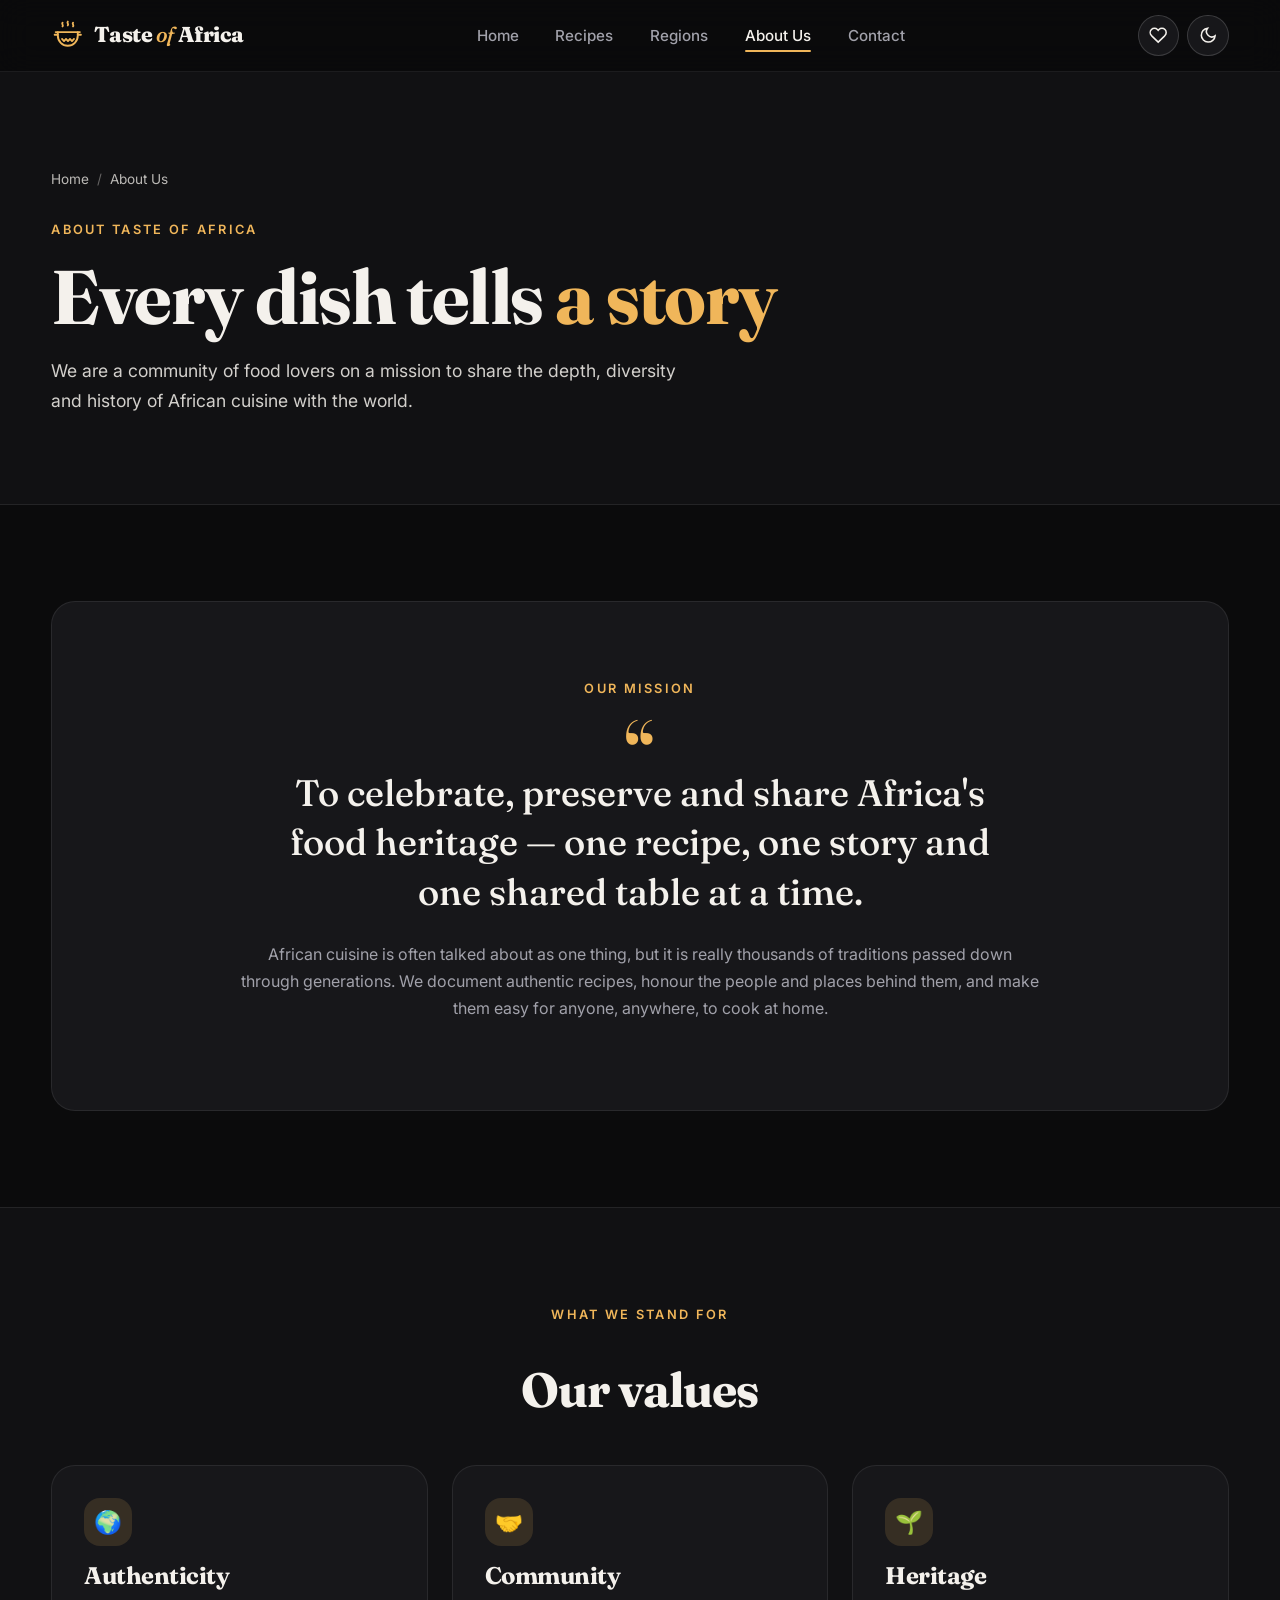
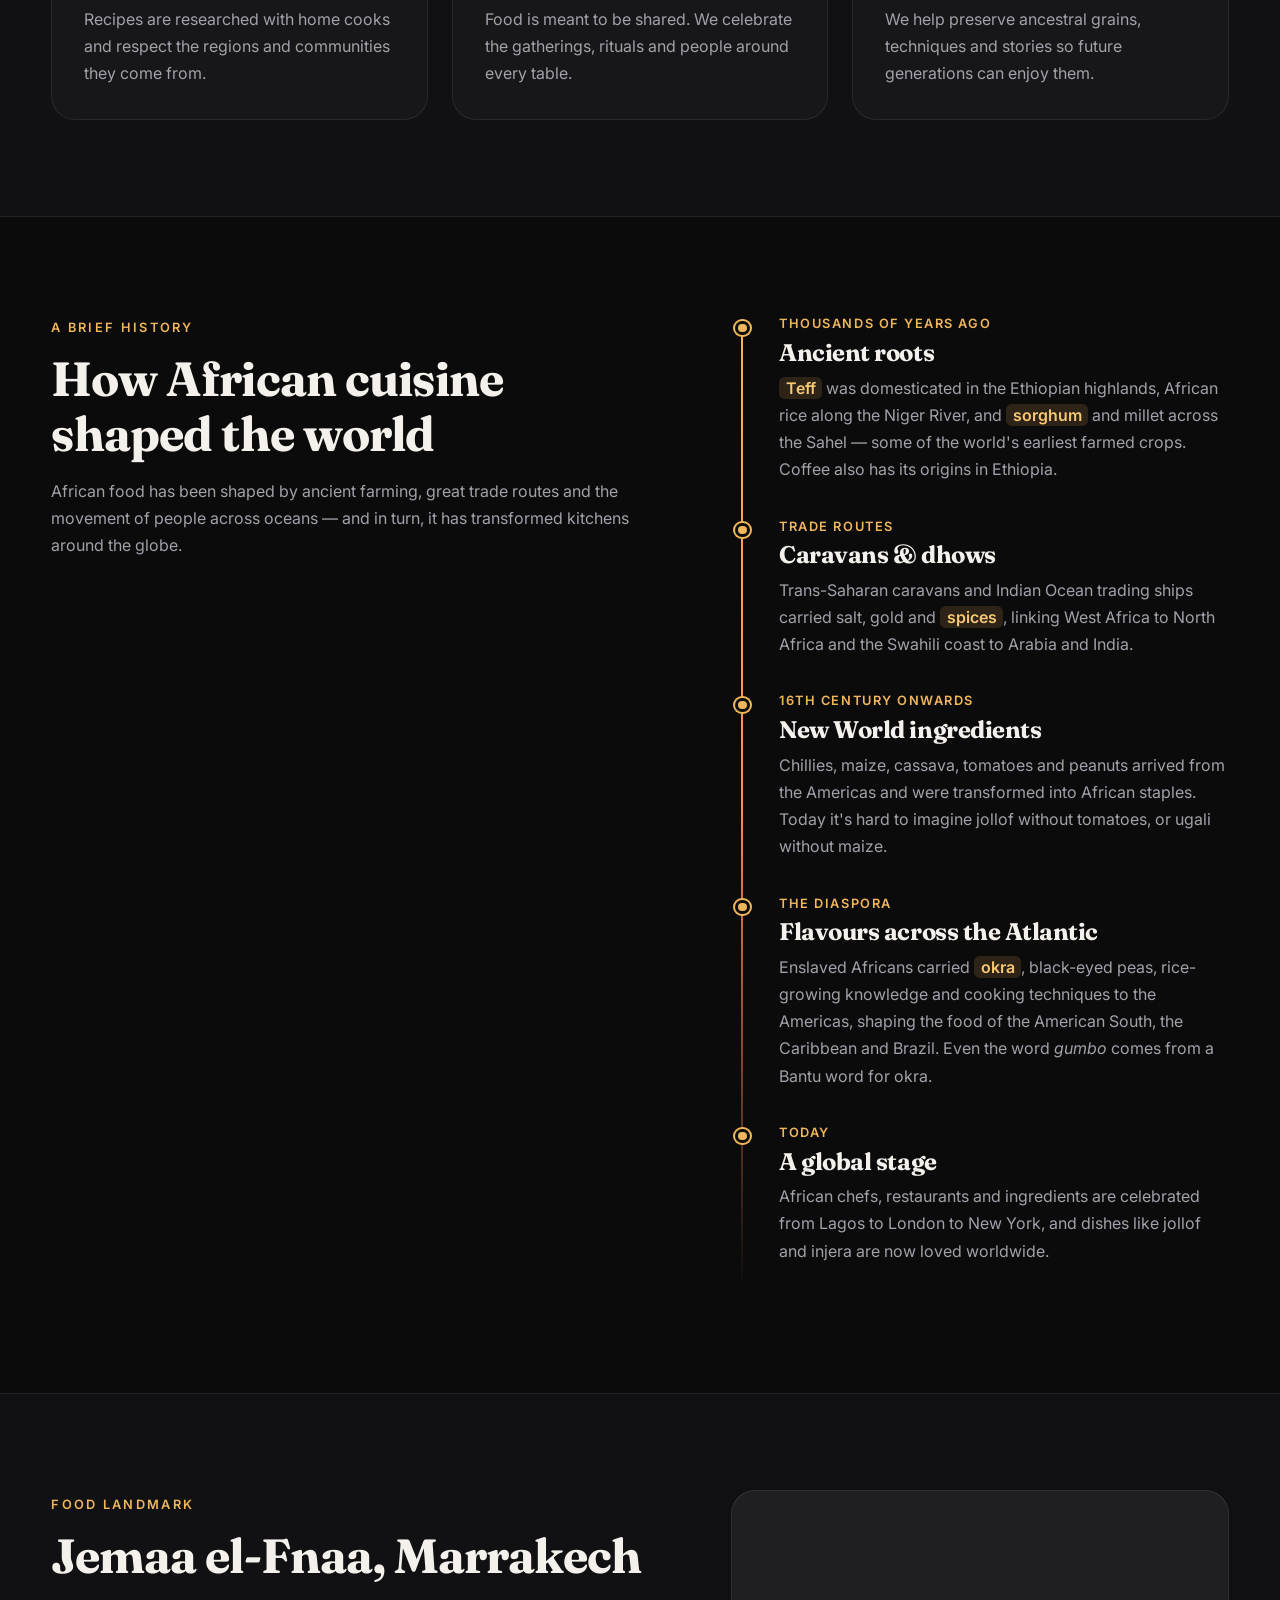
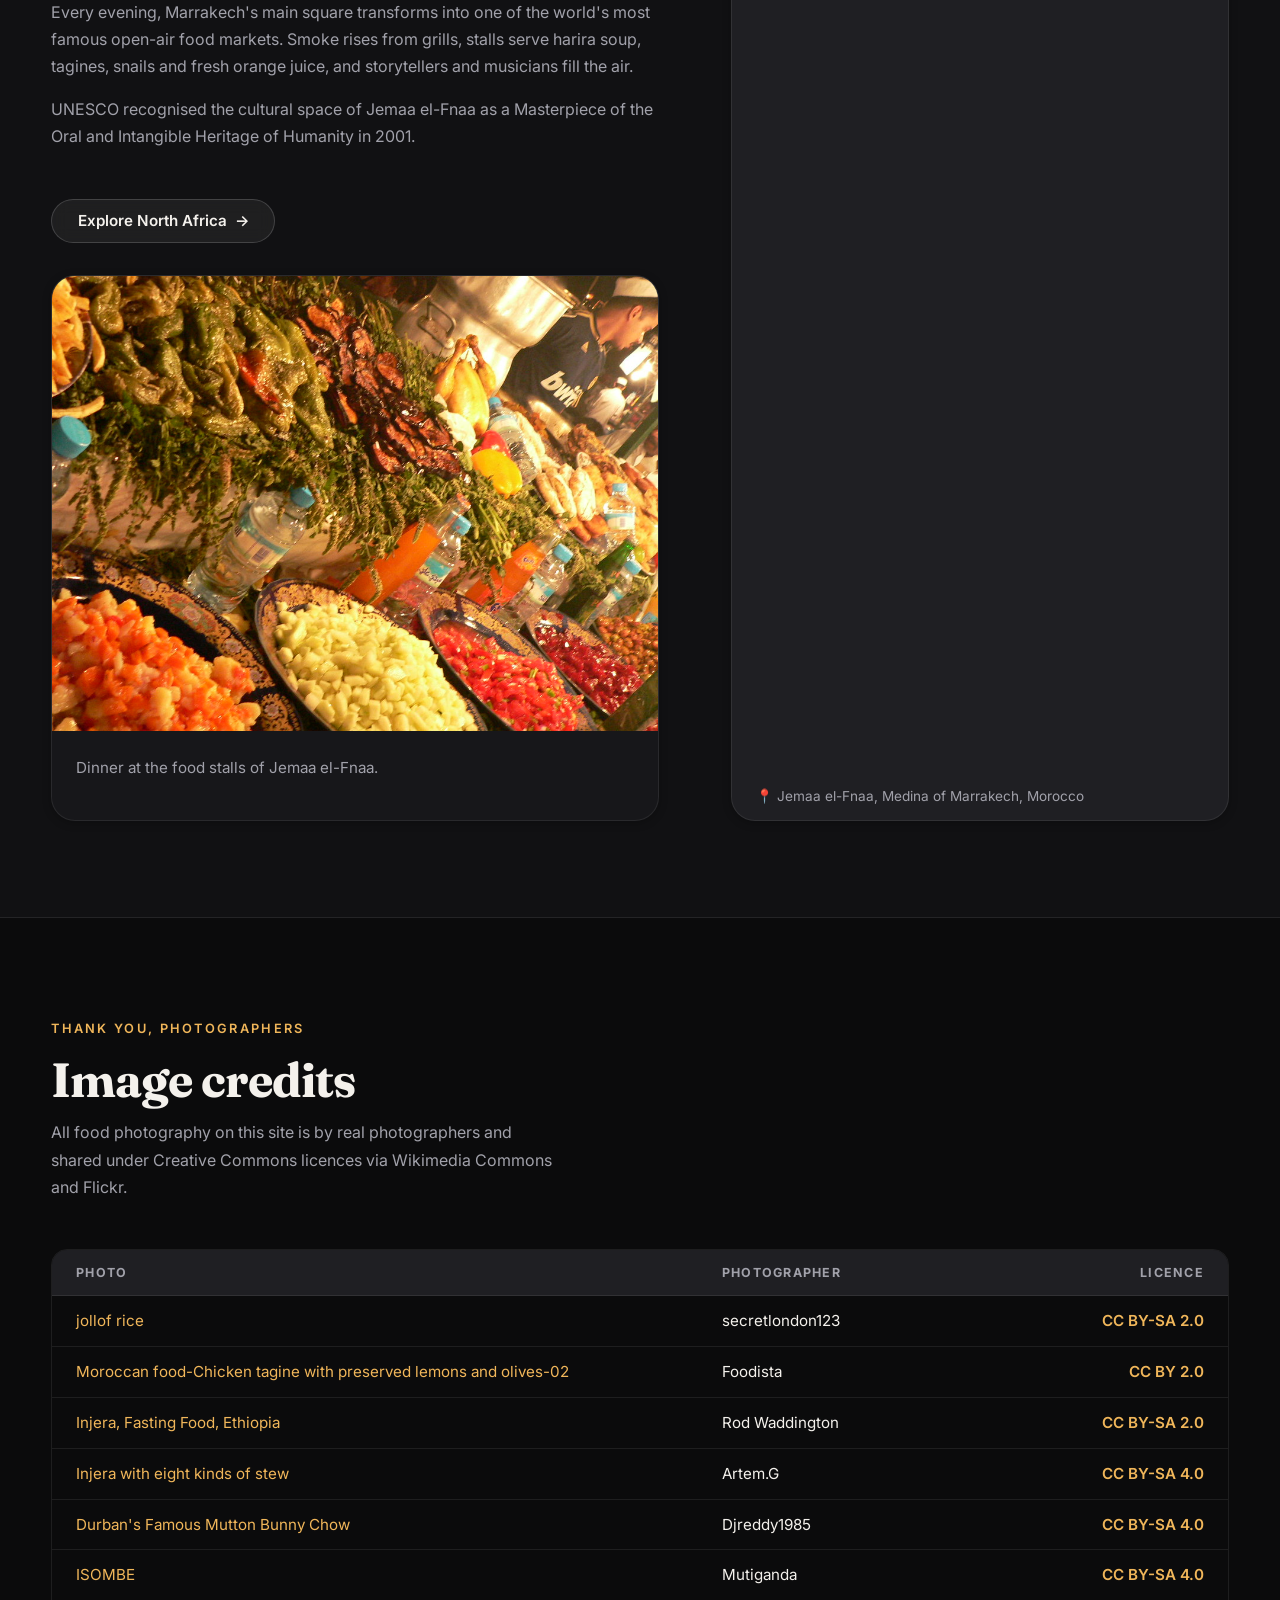
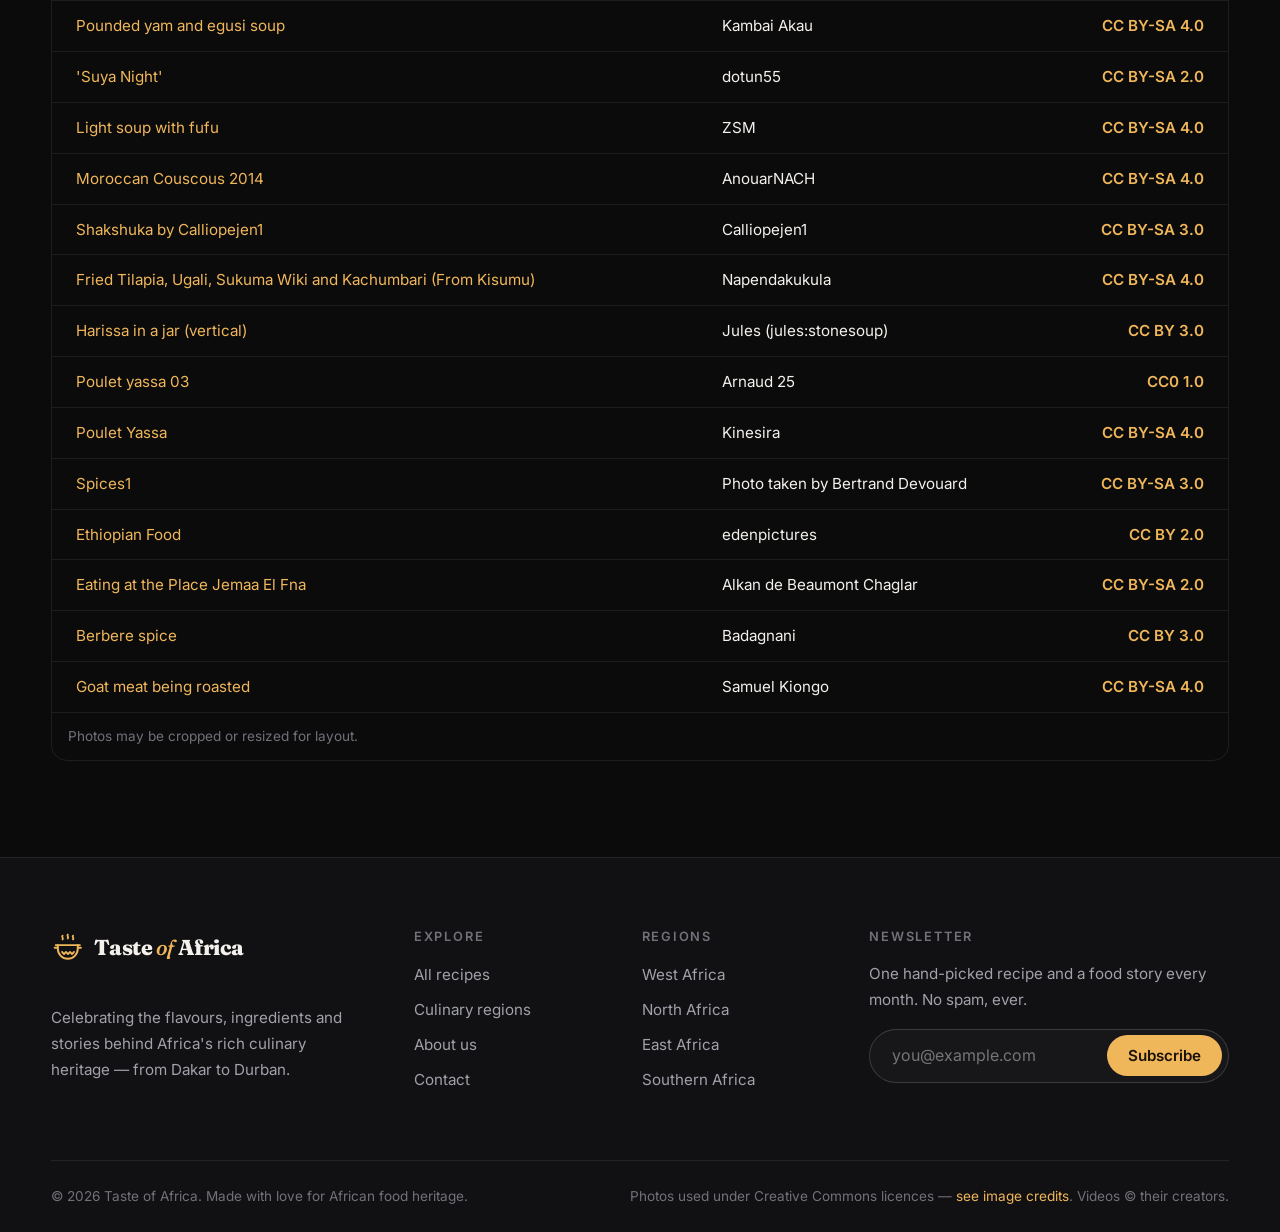
==== commit 1dd9f618: "changes" ====
--- a/about.html
+++ b/about.html
@@ -8,13 +8,11 @@
   <title>About Us | Taste of Africa</title>
   <link rel="icon" href="data:image/svg+xml,%3Csvg xmlns='http://www.w3.org/2000/svg' viewBox='0 0 32 32' fill='none' stroke='%23f0b65a' stroke-width='2.2' stroke-linecap='round' stroke-linejoin='round'%3E%3Crect width='32' height='32' rx='7' fill='%230b0b0c' stroke='none'/%3E%3Cpath d='M11 4c-1.2 1.2 1.2 2.4 0 3.6M16 3c-1.2 1.2 1.2 2.4 0 3.6M21 4c-1.2 1.2 1.2 2.4 0 3.6M4.5 12.5h23M6.5 12.5v3.5a9.5 9.5 0 0 0 19 0v-3.5M10.5 19l1.9 2 1.9-2 1.9 2 1.9-2 1.9 2 1.9-2'/%3E%3C/svg%3E">
 
-  <!-- Google Fonts: Fraunces (expressive headings) + Inter (clean body text) -->
   <link rel="preconnect" href="https://fonts.googleapis.com">
   <link rel="preconnect" href="https://fonts.gstatic.com" crossorigin>
   <link href="https://fonts.googleapis.com/css2?family=Fraunces:ital,opsz,wght@0,9..144,500;0,9..144,700;0,9..144,800;1,9..144,500&amp;family=Inter:wght@400;500;600;700&amp;display=swap" rel="stylesheet">
 
   <link rel="stylesheet" href="css/styles.css">
-  <!-- Apply the saved colour theme before the page paints (prevents a flash) -->
   <script>
     try {
       var savedTheme = JSON.parse(localStorage.getItem("toa-theme"));
@@ -25,7 +23,6 @@
 <body>
   <a class="skip-link" href="#main">Skip to main content</a>
 
-  <!-- ===== Site header & navigation ===== -->
   <header class="site-header">
     <div class="container header-inner">
       <a href="index.html" class="logo" aria-label="Taste of Africa — home">
@@ -69,7 +66,6 @@
       </div>
     </section>
 
-    <!-- ===== Mission ===== -->
     <section class="section" aria-labelledby="mission-title">
       <div class="container">
         <div class="mission reveal">
@@ -82,7 +78,6 @@
       </div>
     </section>
 
-    <!-- ===== Values ===== -->
     <section class="section section-alt" aria-labelledby="values-title">
       <div class="container">
         <div class="section-head center reveal">
@@ -109,7 +104,6 @@
       </div>
     </section>
 
-    <!-- ===== History ===== -->
     <section class="section" aria-labelledby="history-title">
       <div class="container split" style="align-items: start;">
         <div class="reveal" style="position: sticky; top: calc(var(--header-h) + 2rem);">
@@ -147,7 +141,6 @@
       </div>
     </section>
 
-    <!-- ===== Map ===== -->
     <section class="section section-alt" aria-labelledby="landmark-title">
       <div class="container split split-stretch">
         <div class="reveal">
@@ -168,7 +161,6 @@
       </div>
     </section>
 
-    <!-- ===== Image credits (required by the Creative Commons licences) ===== -->
     <section class="section" id="credits" aria-labelledby="credits-title">
       <div class="container">
         <div class="section-head">
@@ -212,7 +204,6 @@
     </section>
   </main>
 
-  <!-- ===== Footer with newsletter signup ===== -->
   <footer class="site-footer">
     <div class="container footer-grid">
       <section>
--- a/css/styles.css
+++ b/css/styles.css
@@ -1,30 +1,4 @@
-/* ==========================================================================
-   Taste of Africa — Main Stylesheet
-   --------------------------------------------------------------------------
-   Table of contents
-   1.  Design tokens (colours, fonts, spacing) + light theme
-   2.  Reset & base elements
-   3.  Layout helpers
-   4.  Buttons, chips & marks
-   5.  Header & navigation
-   6.  Hero sections
-   7.  Ingredient ticker
-   8.  Section headings
-   9.  Cards (dishes, regions, articles)
-   10. Recipe filter & favourites
-   11. Recipe detail page
-   12. Region pages
-   13. About page
-   14. Contact page & forms
-   15. Footer & newsletter
-   16. Utilities & animations
-   17. Responsive breakpoints
-   ========================================================================== */
-
-/* 1. DESIGN TOKENS ======================================================== */
 :root {
-  /* Palette — "midnight & saffron": premium blacks and greys,
-     warmed with spice-inspired accents (saffron, papaya, hibiscus). */
   --bg: #0b0b0c;
   --bg-elev: #111113;
   --surface: #17171a;
@@ -35,22 +9,20 @@
   --text-muted: #a1a1aa;
   --text-faint: #71717a;
 
-  --accent: #f0b65a;          /* saffron gold */
+  --accent: #f0b65a;
   --accent-strong: #f7c873;
-  --accent-2: #ff8a5c;        /* papaya / paprika */
-  --accent-ink: #1a1206;      /* text on accent backgrounds */
-  --heart: #ff4d6d;           /* hibiscus red for favourites */
+  --accent-2: #ff8a5c;
+  --accent-ink: #1a1206;
+  --heart: #ff4d6d;
   --success: #4ade80;
   --error: #ff6b6b;
 
-  --gradient-accent: linear-gradient(135deg, var(--accent) 0%, var(--accent-2) 100%);
+  --gradient-accent: var(--accent);
   --overlay: linear-gradient(180deg, rgba(11, 11, 12, 0.35) 0%, rgba(11, 11, 12, 0.85) 70%, var(--bg) 100%);
 
-  /* Typography */
   --font-display: "Fraunces", Georgia, "Times New Roman", serif;
   --font-body: "Inter", system-ui, -apple-system, "Segoe UI", Roboto, sans-serif;
 
-  /* Spacing scale (rem based for accessibility) */
   --space-1: 0.25rem;
   --space-2: 0.5rem;
   --space-3: 0.75rem;
@@ -61,7 +33,6 @@
   --space-8: 4.5rem;
   --space-9: 6rem;
 
-  /* Shape & depth */
   --radius-sm: 0.5rem;
   --radius: 1rem;
   --radius-lg: 1.5rem;
@@ -76,7 +47,6 @@
   color-scheme: dark;
 }
 
-/* Light theme — toggled by JavaScript via data-theme on <html> */
 [data-theme="light"] {
   --bg: #f7f5f1;
   --bg-elev: #ffffff;
@@ -98,7 +68,6 @@
   color-scheme: light;
 }
 
-/* 2. RESET & BASE ========================================================= */
 *,
 *::before,
 *::after {
@@ -106,7 +75,7 @@
 }
 
 html {
-  font-size: 100%;               /* 16px base — respects user settings */
+  font-size: 100%;
   scroll-behavior: smooth;
   scroll-padding-top: calc(var(--header-h) + 1rem);
 }
@@ -177,7 +146,6 @@
   color: var(--accent-ink);
 }
 
-/* Accessible "skip to content" link */
 .skip-link {
   position: absolute;
   left: 1rem;
@@ -191,7 +159,6 @@
 }
 .skip-link:focus { top: 1rem; }
 
-/* 3. LAYOUT HELPERS ======================================================= */
 .container {
   width: min(92%, 75rem);
   margin-inline: auto;
@@ -228,12 +195,10 @@
   align-items: center;
 }
 
-/* Columns of equal height (e.g. text + map on the About page) */
 .split-stretch { align-items: stretch; }
 .split-stretch .map-frame { display: flex; flex-direction: column; }
 .split-stretch .map-frame iframe { flex: 1; min-height: 24rem; }
 
-/* 4. BUTTONS, CHIPS & MARKS =============================================== */
 .btn {
   display: inline-flex;
   align-items: center;
@@ -254,11 +219,10 @@
 .btn-primary {
   background: var(--gradient-accent);
   color: #1a1206;
-  box-shadow: 0 8px 24px rgba(240, 140, 80, 0.25);
 }
 .btn-primary:hover {
   color: #1a1206;
-  box-shadow: 0 12px 32px rgba(240, 140, 80, 0.4);
+  background: var(--accent-strong);
 }
 
 .btn-ghost {
@@ -305,11 +269,10 @@
   color: var(--accent);
 }
 
-/* Custom <mark> — highlights spices, ingredients and techniques */
 mark {
   padding: 0.05em 0.4em;
   border-radius: 0.35em;
-  background: linear-gradient(120deg, rgba(240, 182, 90, 0.22), rgba(255, 138, 92, 0.22));
+  background: rgba(240, 182, 90, 0.15);
   color: var(--accent-strong);
   font-weight: 600;
   box-decoration-break: clone;
@@ -319,15 +282,11 @@
 [data-theme="light"] mark { color: #8a5a06; }
 
 .text-gradient {
-  background: var(--gradient-accent);
-  -webkit-background-clip: text;
-  background-clip: text;
-  color: transparent;
+  color: var(--accent);
 }
 
 .muted { color: var(--text-muted); }
 
-/* 5. HEADER & NAVIGATION ================================================== */
 .site-header {
   position: sticky;
   top: 0;
@@ -400,7 +359,6 @@
   transition: color 0.2s ease, background-color 0.2s ease;
 }
 
-/* Animated underline on hover */
 .nav-list a::after {
   content: "";
   position: absolute;
@@ -445,7 +403,6 @@
 }
 .icon-btn svg { width: 1.15rem; height: 1.15rem; }
 
-/* Sun / moon icons swap with the theme */
 .icon-sun { display: none; }
 [data-theme="light"] .icon-sun { display: block; }
 [data-theme="light"] .icon-moon { display: none; }
@@ -470,7 +427,6 @@
 
 .nav-toggle { display: none; }
 
-/* 6. HERO SECTIONS ======================================================== */
 .hero {
   position: relative;
   min-height: min(calc(100vh - var(--header-h)), 54rem);
@@ -489,7 +445,6 @@
   inset: 0;
   z-index: -1;
   background:
-    radial-gradient(ellipse at 20% 30%, rgba(240, 182, 90, 0.18), transparent 55%),
     linear-gradient(90deg, rgba(11, 11, 12, 0.95) 0%, rgba(11, 11, 12, 0.8) 50%, rgba(11, 11, 12, 0.6) 100%),
     linear-gradient(180deg, transparent 70%, var(--bg) 100%);
 }
@@ -537,7 +492,6 @@
   color: rgba(244, 241, 236, 0.6);
 }
 
-/* Glass card that holds the hero video */
 .video-card {
   padding: var(--space-3);
   border: 1px solid rgba(255, 255, 255, 0.12);
@@ -553,7 +507,6 @@
   color: rgba(244, 241, 236, 0.65);
 }
 
-/* Responsive 16:9 video wrapper used across the site */
 .video-frame {
   position: relative;
   aspect-ratio: 16 / 9;
@@ -570,7 +523,6 @@
   border: 0;
 }
 
-/* Smaller page hero used on inner pages */
 .page-hero {
   position: relative;
   padding: var(--space-9) 0 var(--space-8);
@@ -591,9 +543,6 @@
 }
 
 .page-hero.plain {
-  background-image:
-    radial-gradient(ellipse at 15% 0%, rgba(240, 182, 90, 0.16), transparent 50%),
-    radial-gradient(ellipse at 90% 100%, rgba(255, 138, 92, 0.12), transparent 50%);
   background-color: var(--bg-elev);
   color: var(--text);
   border-bottom: 1px solid var(--border);
@@ -624,7 +573,6 @@
 .breadcrumb a { color: inherit; }
 .breadcrumb a:hover { color: var(--accent); }
 
-/* 7. INGREDIENT TICKER (pure CSS marquee) ================================= */
 .ticker {
   overflow: hidden;
   padding-block: var(--space-5);
@@ -666,7 +614,6 @@
   to { transform: translateX(-50%); }
 }
 
-/* 8. SECTION HEADINGS ===================================================== */
 .section-head {
   display: flex;
   flex-wrap: wrap;
@@ -698,7 +645,6 @@
 .link-arrow span { transition: transform 0.25s var(--ease); }
 .link-arrow:hover span { transform: translateX(4px); }
 
-/* 9. CARDS ================================================================ */
 .card {
   position: relative;
   display: flex;
@@ -754,7 +700,6 @@
 .card-body h3 a { color: var(--text); }
 .card-body h3 a:hover { color: var(--accent); }
 
-/* Make the whole card clickable while keeping buttons usable */
 .card-link::before {
   content: "";
   position: absolute;
@@ -779,7 +724,6 @@
   color: var(--text-faint);
 }
 
-/* Featured dish cards (figure + figcaption) */
 .dish-card figcaption {
   display: flex;
   flex: 1;
@@ -793,7 +737,6 @@
   color: var(--text-muted);
 }
 
-/* Region cards — tall image with text overlay */
 .region-card {
   position: relative;
   display: flex;
@@ -835,7 +778,6 @@
 }
 .region-card .eyebrow { color: var(--accent); }
 
-/* News / trend articles */
 .trend-card {
   display: grid;
   grid-template-columns: 9rem 1fr;
@@ -877,7 +819,6 @@
   gap: var(--space-4);
 }
 
-/* 10. RECIPE FILTER & FAVOURITES ========================================== */
 .filter-bar {
   display: flex;
   flex-wrap: wrap;
@@ -966,10 +907,9 @@
 }
 .empty-state .empty-icon { font-size: 2.5rem; margin-bottom: var(--space-3); }
 
-/* "❤ Favorite" button */
 .fav-btn {
   position: relative;
-  z-index: 2;                  /* above the clickable card overlay */
+  z-index: 2;
   display: inline-flex;
   align-items: center;
   gap: 0.4rem;
@@ -1019,7 +959,6 @@
   margin-top: var(--space-4);
 }
 
-/* 11. RECIPE DETAIL PAGE ================================================== */
 .recipe-hero { padding-bottom: var(--space-8); }
 .recipe-hero .card-actions { justify-content: flex-start; }
 
@@ -1098,7 +1037,6 @@
 
 .panel h2 { font-size: 1.6rem; }
 
-/* Ingredient scaler */
 .scaler {
   display: flex;
   align-items: center;
@@ -1181,7 +1119,6 @@
   color: var(--text-muted);
 }
 
-/* Expandable instructions (<details> + <summary>) */
 .steps details {
   margin-bottom: var(--space-3);
   overflow: hidden;
@@ -1247,7 +1184,6 @@
   font-size: 0.95rem;
 }
 
-/* Nutrition table */
 .table-wrap {
   overflow-x: auto;
   border: 1px solid var(--border);
@@ -1287,7 +1223,6 @@
 tbody td:last-child { font-weight: 600; text-align: right; }
 thead th:last-child { text-align: right; }
 
-/* Map frame */
 .map-frame {
   overflow: hidden;
   border: 1px solid var(--border);
@@ -1317,7 +1252,6 @@
   color: var(--text-muted);
 }
 
-/* 12. REGION PAGES ======================================================== */
 .region-intro {
   font-size: 1.15rem;
   line-height: 1.85;
@@ -1397,16 +1331,13 @@
 .spice h3 { font-size: 1.1rem; margin-bottom: var(--space-2); }
 .spice p { margin: 0; font-size: 0.9rem; color: var(--text-muted); }
 
-/* 13. ABOUT PAGE ========================================================== */
 .mission {
   position: relative;
   padding: var(--space-8) var(--space-7);
   overflow: hidden;
   border: 1px solid var(--border);
   border-radius: var(--radius-lg);
-  background:
-    radial-gradient(ellipse at 0% 0%, rgba(240, 182, 90, 0.14), transparent 55%),
-    var(--surface);
+  background: var(--surface);
   text-align: center;
 }
 
@@ -1495,7 +1426,6 @@
 
 .value-card p { margin: 0; color: var(--text-muted); }
 
-/* 14. CONTACT PAGE & FORMS ================================================ */
 .contact-layout {
   display: grid;
   grid-template-columns: 0.8fr 1.2fr;
@@ -1582,7 +1512,6 @@
 .field input::placeholder,
 .field textarea::placeholder { color: var(--text-faint); }
 
-/* Focus state — saffron border glow */
 .field input:focus,
 .field select:focus,
 .field textarea:focus {
@@ -1637,7 +1566,6 @@
   font-weight: 700;
 }
 
-/* 15. FOOTER & NEWSLETTER ================================================= */
 .site-footer {
   padding: var(--space-8) 0 var(--space-5);
   border-top: 1px solid var(--border);
@@ -1722,7 +1650,6 @@
 
 .footer-bottom p { margin: 0; }
 
-/* Back-to-top button */
 .back-to-top {
   position: fixed;
   right: 1.5rem;
@@ -1740,7 +1667,6 @@
   transform: none;
 }
 
-/* 16. UTILITIES & ANIMATIONS ============================================== */
 .hidden { display: none !important; }
 
 .visually-hidden {
@@ -1756,7 +1682,6 @@
 .mt-6 { margin-top: var(--space-6); }
 .center { text-align: center; }
 
-/* Scroll-reveal: only hidden when JS is running (class added by script.js) */
 .js .reveal {
   opacity: 0;
   transform: translateY(2rem);
@@ -1768,7 +1693,6 @@
   transform: none;
 }
 
-/* Card entrance animation when filter changes */
 .recipe-card.is-entering { animation: fade-up 0.5s var(--ease) both; }
 
 @keyframes fade-up {
@@ -1788,8 +1712,7 @@
   .js .reveal { opacity: 1; transform: none; }
 }
 
-/* 17. RESPONSIVE BREAKPOINTS ============================================== */
-@media (max-width: 64rem) {           /* ≤ 1024px — tablets */
+@media (max-width: 64rem) {
   .grid-4 { grid-template-columns: repeat(2, 1fr); }
   .hero-grid,
   .split,
@@ -1801,7 +1724,7 @@
   .hero { min-height: auto; padding-block: var(--space-9); }
 }
 
-@media (max-width: 52rem) {           /* ≤ 832px — mobile navigation */
+@media (max-width: 52rem) {
   .nav-toggle { display: inline-grid; }
 
   .main-nav {
@@ -1833,7 +1756,7 @@
   .search-field { flex: 1 1 100%; }
 }
 
-@media (max-width: 40rem) {           /* ≤ 640px — phones */
+@media (max-width: 40rem) {
   .section { padding-block: var(--space-8); }
   .grid-2,
   .grid-3,
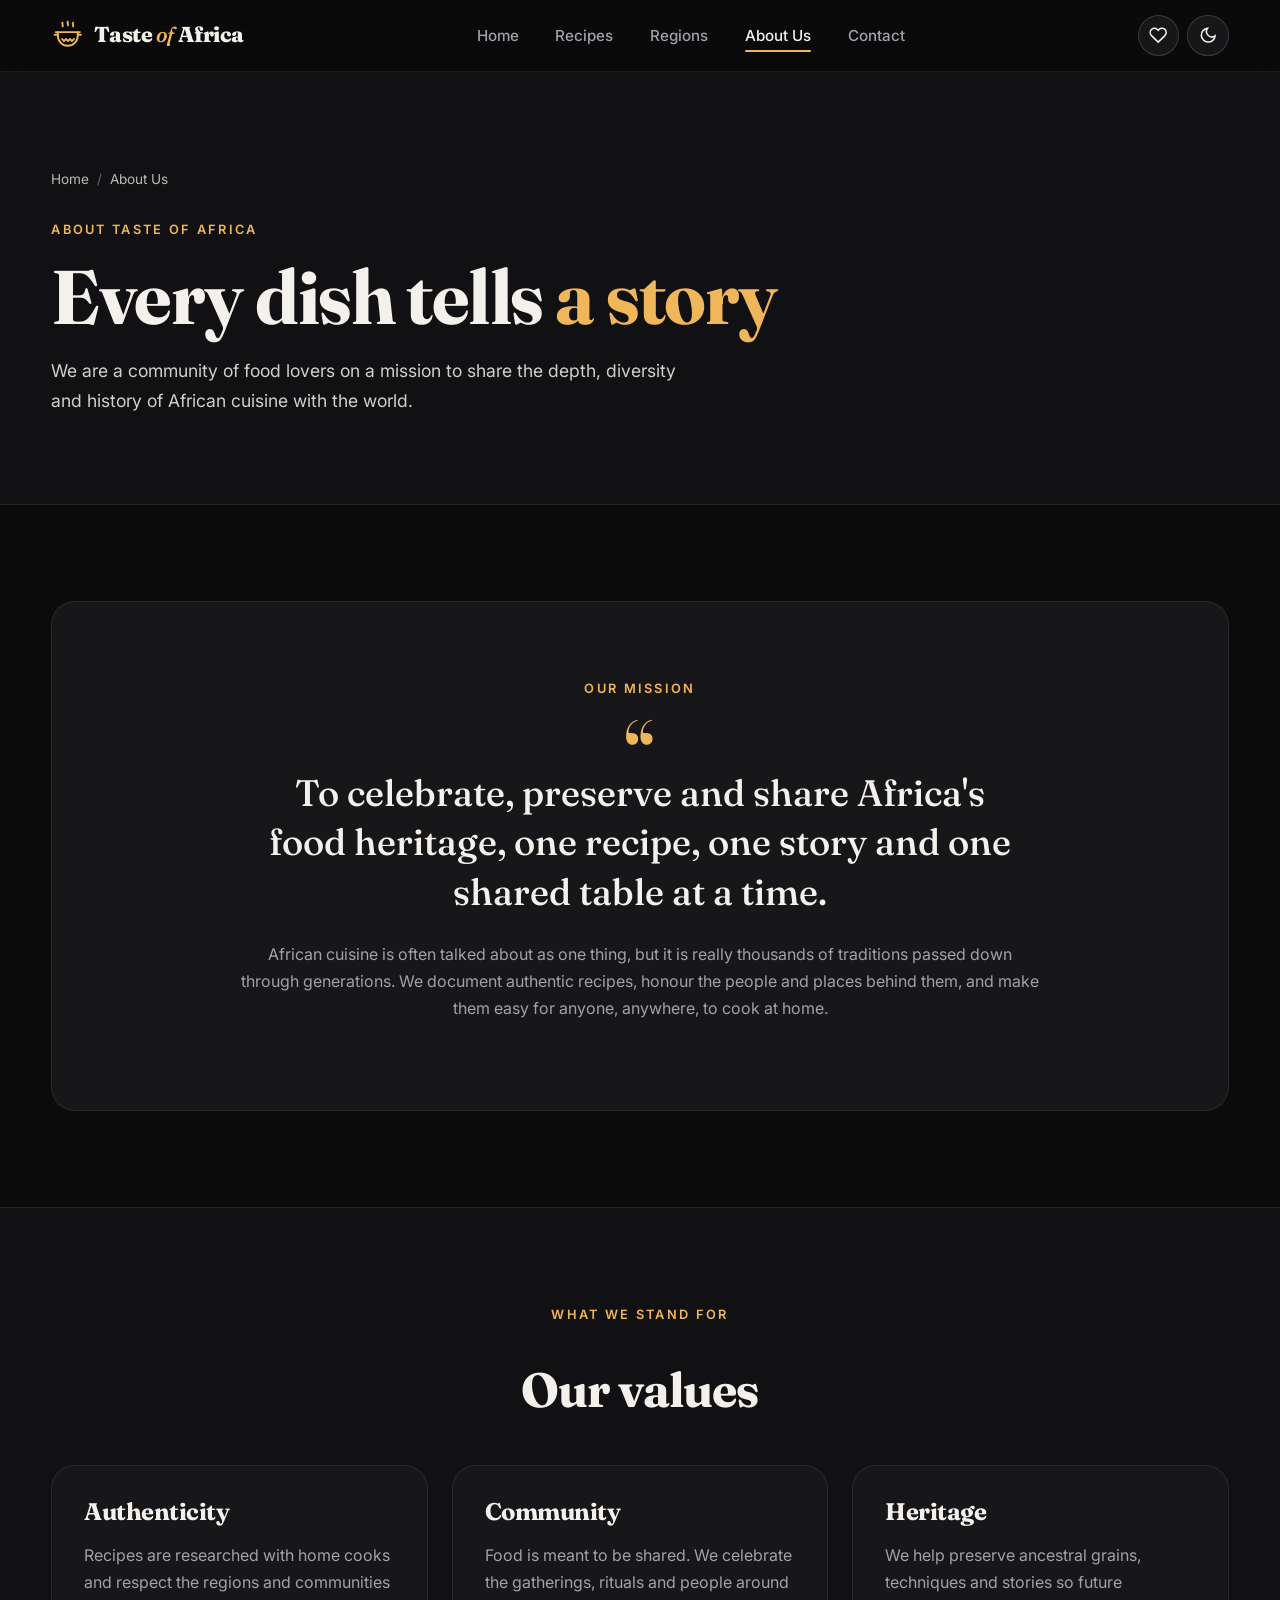
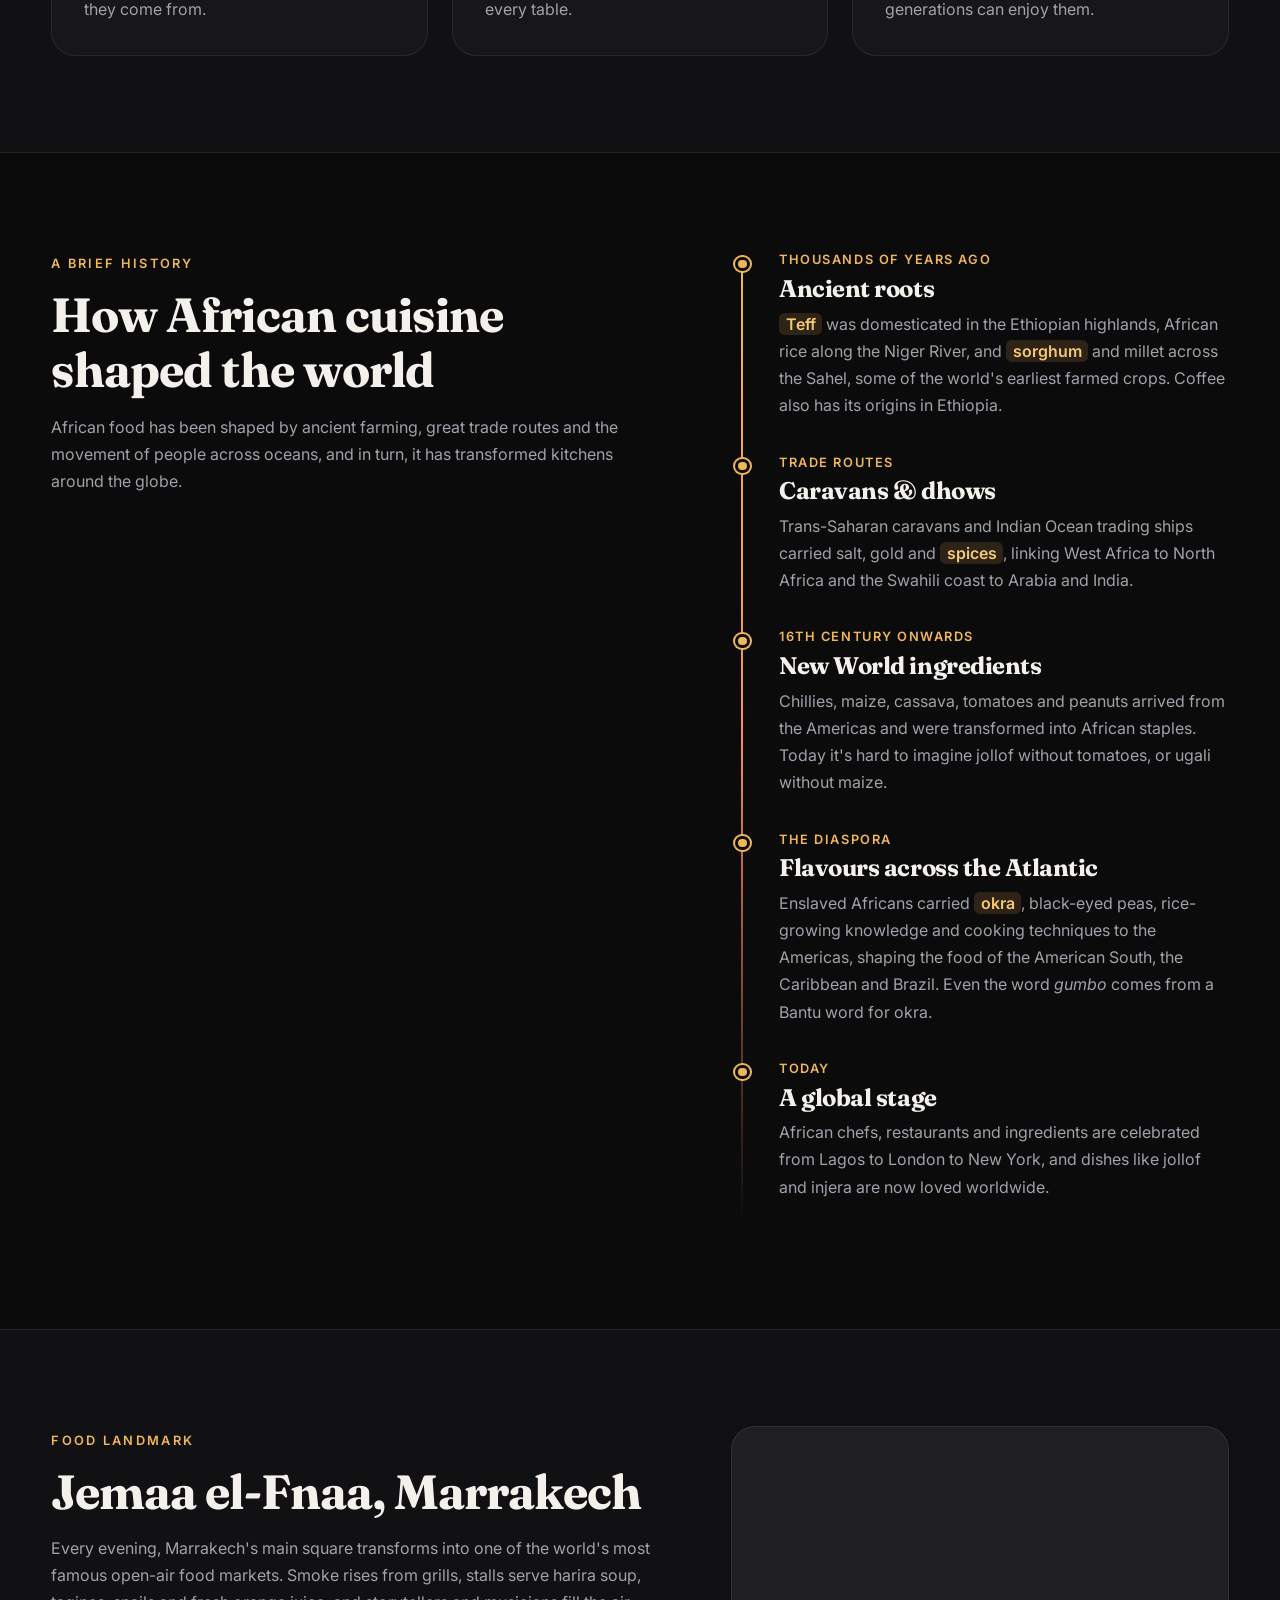
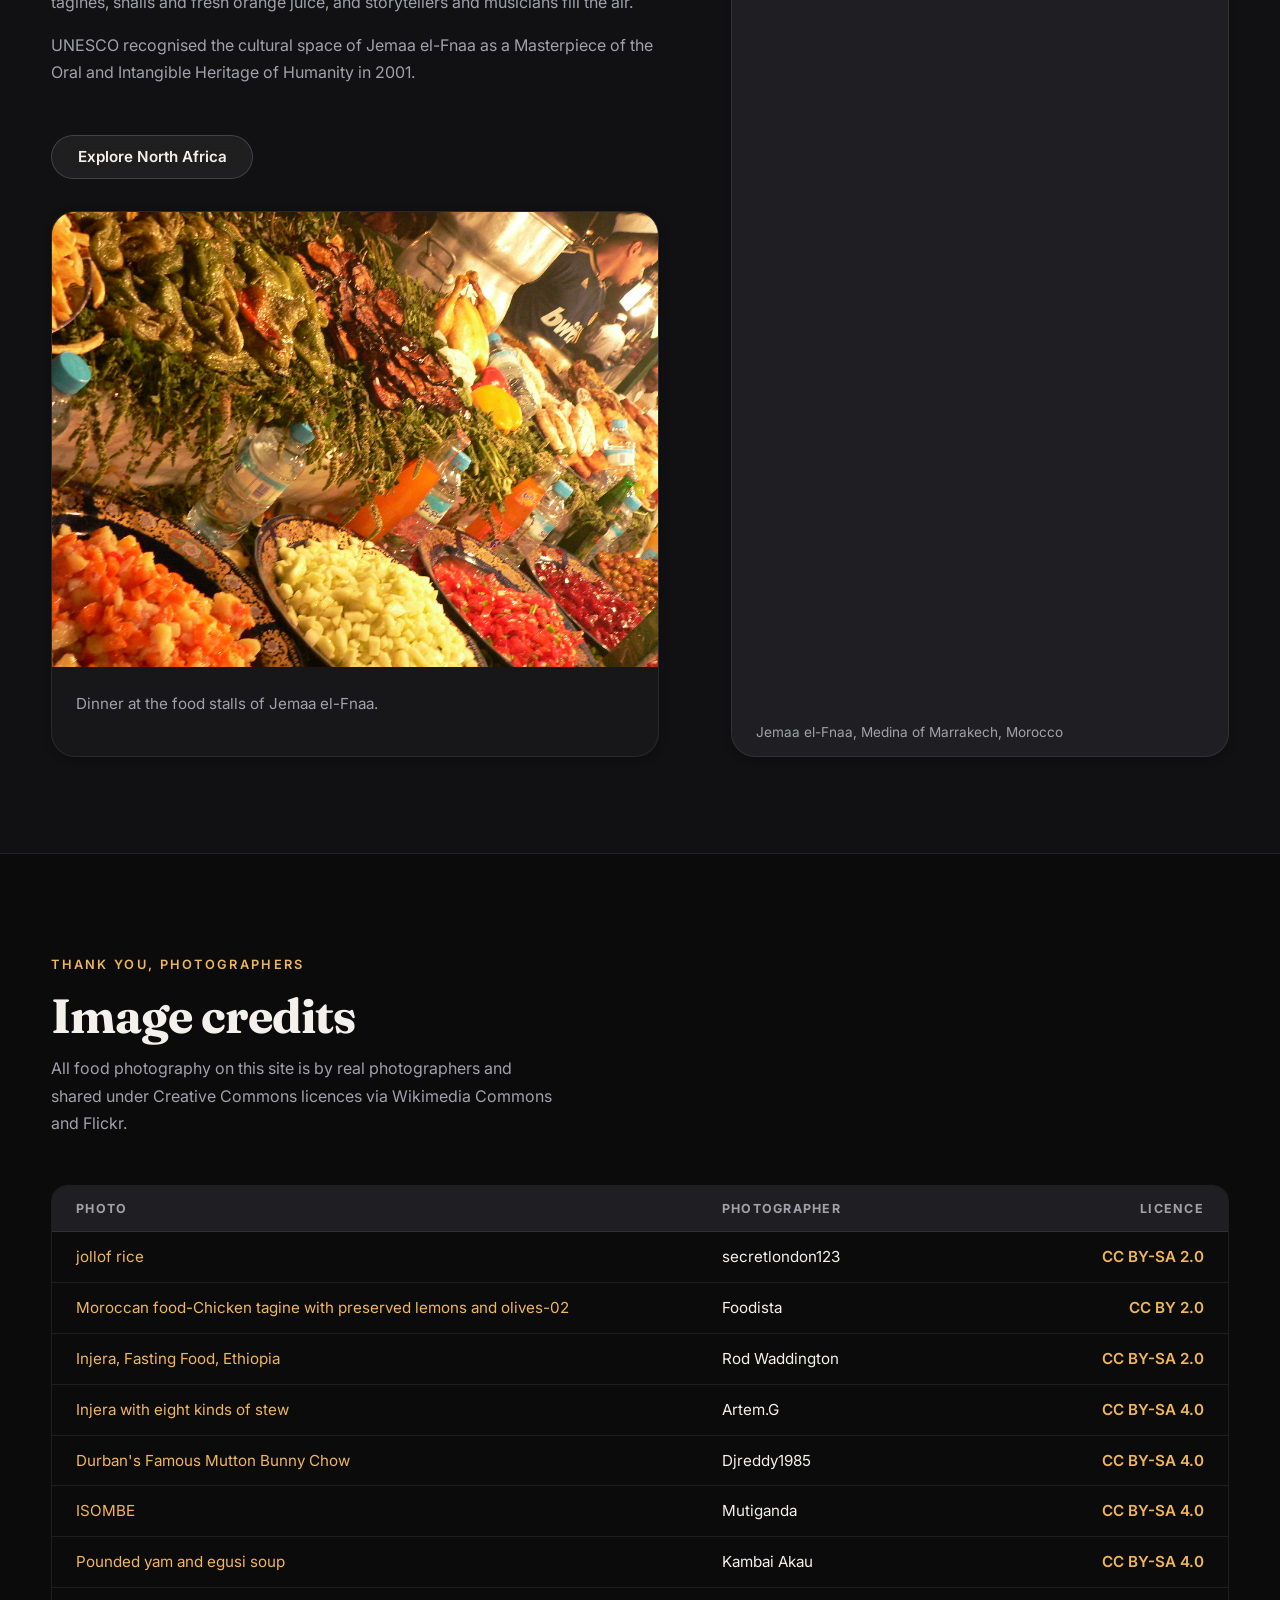
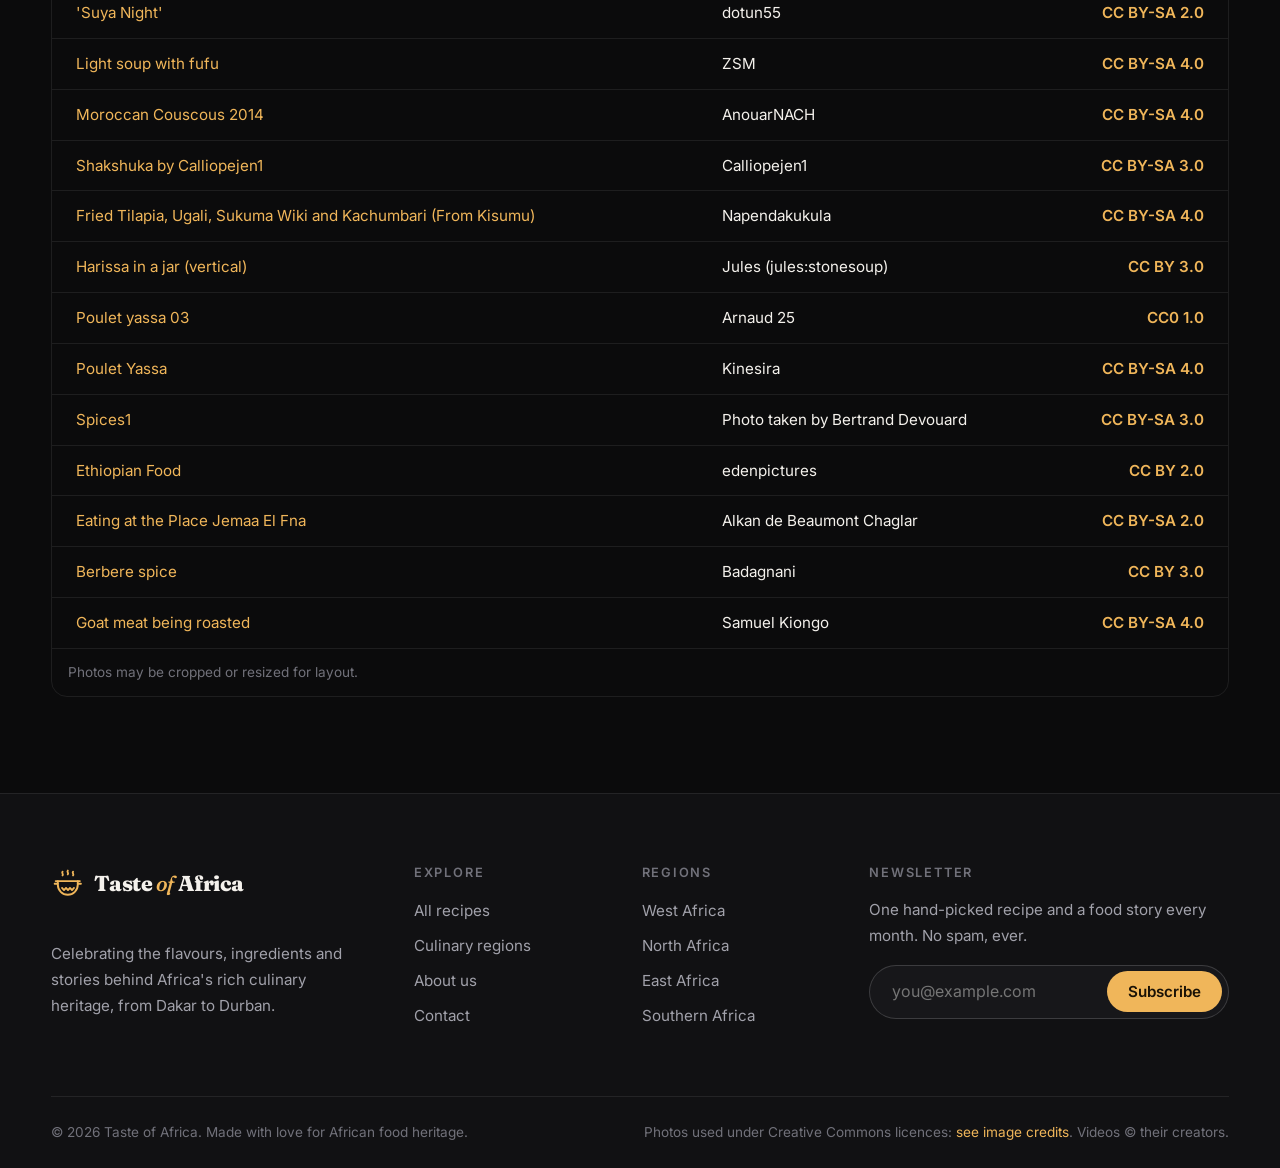
==== commit 424602c2: "websites enhancements" ====
--- a/about.html
+++ b/about.html
@@ -25,7 +25,7 @@
 
   <header class="site-header">
     <div class="container header-inner">
-      <a href="index.html" class="logo" aria-label="Taste of Africa — home">
+      <a href="index.html" class="logo" aria-label="Taste of Africa home">
         <svg class="logo-mark" viewBox="0 0 32 32" fill="none" stroke="currentColor" stroke-width="1.8" stroke-linecap="round" stroke-linejoin="round" aria-hidden="true"><path d="M11 3.5c-1.2 1.2 1.2 2.4 0 3.6M16 2.5c-1.2 1.2 1.2 2.4 0 3.6M21 3.5c-1.2 1.2 1.2 2.4 0 3.6"/><path d="M4.5 12.5h23"/><path d="M6.5 12.5v3.5a9.5 9.5 0 0 0 19 0v-3.5"/><path d="M10.5 19l1.9 2 1.9-2 1.9 2 1.9-2 1.9 2 1.9-2"/><path d="M6.5 15H3.5M25.5 15h3"/></svg>
         <span>Taste <em>of</em> Africa</span>
       </a>
@@ -71,7 +71,7 @@
         <div class="mission reveal">
           <span class="eyebrow" id="mission-title">Our mission</span>
           <blockquote>
-            <p>To celebrate, preserve and share Africa's food heritage — one recipe, one story and one shared table at a time.</p>
+            <p>To celebrate, preserve and share Africa's food heritage, one recipe, one story and one shared table at a time.</p>
           </blockquote>
           <p class="muted container-narrow">African cuisine is often talked about as one thing, but it is really thousands of traditions passed down through generations. We document authentic recipes, honour the people and places behind them, and make them easy for anyone, anywhere, to cook at home.</p>
         </div>
@@ -86,17 +86,14 @@
         </div>
         <div class="grid grid-3 reveal">
           <article class="value-card">
-            <div class="icon" aria-hidden="true">🌍</div>
             <h3>Authenticity</h3>
             <p>Recipes are researched with home cooks and respect the regions and communities they come from.</p>
           </article>
           <article class="value-card">
-            <div class="icon" aria-hidden="true">🤝</div>
             <h3>Community</h3>
             <p>Food is meant to be shared. We celebrate the gatherings, rituals and people around every table.</p>
           </article>
           <article class="value-card">
-            <div class="icon" aria-hidden="true">🌱</div>
             <h3>Heritage</h3>
             <p>We help preserve ancestral grains, techniques and stories so future generations can enjoy them.</p>
           </article>
@@ -109,13 +106,13 @@
         <div class="reveal" style="position: sticky; top: calc(var(--header-h) + 2rem);">
           <span class="eyebrow">A brief history</span>
           <h2 id="history-title">How African cuisine shaped the world</h2>
-          <p class="muted">African food has been shaped by ancient farming, great trade routes and the movement of people across oceans — and in turn, it has transformed kitchens around the globe.</p>
+          <p class="muted">African food has been shaped by ancient farming, great trade routes and the movement of people across oceans, and in turn, it has transformed kitchens around the globe.</p>
         </div>
         <ol class="timeline reveal">
           <li>
             <span class="era">Thousands of years ago</span>
             <h3>Ancient roots</h3>
-            <p><mark>Teff</mark> was domesticated in the Ethiopian highlands, African rice along the Niger River, and <mark>sorghum</mark> and millet across the Sahel — some of the world's earliest farmed crops. Coffee also has its origins in Ethiopia.</p>
+            <p><mark>Teff</mark> was domesticated in the Ethiopian highlands, African rice along the Niger River, and <mark>sorghum</mark> and millet across the Sahel, some of the world's earliest farmed crops. Coffee also has its origins in Ethiopia.</p>
           </li>
           <li>
             <span class="era">Trade routes</span>
@@ -148,7 +145,7 @@
           <h2 id="landmark-title">Jemaa el-Fnaa, Marrakech</h2>
           <p class="muted">Every evening, Marrakech's main square transforms into one of the world's most famous open-air food markets. Smoke rises from grills, stalls serve harira soup, tagines, snails and fresh orange juice, and storytellers and musicians fill the air.</p>
           <p class="muted">UNESCO recognised the cultural space of Jemaa el-Fnaa as a Masterpiece of the Oral and Intangible Heritage of Humanity in 2001.</p>
-          <a href="north-africa.html" class="btn btn-ghost mt-6">Explore North Africa <span aria-hidden="true">→</span></a>
+          <a href="north-africa.html" class="btn btn-ghost mt-6">Explore North Africa</a>
           <figure class="card mt-6">
             <div class="card-media"><img src="images/djemaa.jpg" alt="Food stalls piled with dishes at Jemaa el-Fnaa square, Marrakech" loading="lazy"></div>
             <figcaption class="card-body"><p class="mt-0">Dinner at the food stalls of Jemaa el-Fnaa.</p></figcaption>
@@ -156,7 +153,7 @@
         </div>
         <figure class="map-frame reveal">
           <iframe src="https://maps.google.com/maps?q=Jemaa+el-Fnaa,+Marrakech,+Morocco&amp;z=16&amp;output=embed" title="Map of Jemaa el-Fnaa square in Marrakech, Morocco" loading="lazy" referrerpolicy="no-referrer-when-downgrade" allowfullscreen></iframe>
-          <figcaption>📍 Jemaa el-Fnaa, Medina of Marrakech, Morocco</figcaption>
+          <figcaption>Jemaa el-Fnaa, Medina of Marrakech, Morocco</figcaption>
         </figure>
       </div>
     </section>
@@ -208,7 +205,7 @@
     <div class="container footer-grid">
       <section>
         <a href="index.html" class="logo"><svg class="logo-mark" viewBox="0 0 32 32" fill="none" stroke="currentColor" stroke-width="1.8" stroke-linecap="round" stroke-linejoin="round" aria-hidden="true"><path d="M11 3.5c-1.2 1.2 1.2 2.4 0 3.6M16 2.5c-1.2 1.2 1.2 2.4 0 3.6M21 3.5c-1.2 1.2 1.2 2.4 0 3.6"/><path d="M4.5 12.5h23"/><path d="M6.5 12.5v3.5a9.5 9.5 0 0 0 19 0v-3.5"/><path d="M10.5 19l1.9 2 1.9-2 1.9 2 1.9-2 1.9 2 1.9-2"/><path d="M6.5 15H3.5M25.5 15h3"/></svg><span>Taste <em>of</em> Africa</span></a>
-        <p class="mt-6">Celebrating the flavours, ingredients and stories behind Africa's rich culinary heritage — from Dakar to Durban.</p>
+        <p class="mt-6">Celebrating the flavours, ingredients and stories behind Africa's rich culinary heritage, from Dakar to Durban.</p>
       </section>
       <nav aria-label="Footer: explore">
         <h2>Explore</h2>
@@ -241,7 +238,7 @@
     </div>
     <div class="container footer-bottom">
       <p>&copy; <span class="current-year">2026</span> Taste of Africa. Made with love for African food heritage.</p>
-      <p>Photos used under Creative Commons licences — <a href="about.html#credits">see image credits</a>. Videos &copy; their creators.</p>
+      <p>Photos used under Creative Commons licences: <a href="about.html#credits">see image credits</a>. Videos &copy; their creators.</p>
     </div>
   </footer>
 
--- a/css/styles.css
+++ b/css/styles.css
@@ -602,7 +602,7 @@
 }
 
 .ticker-track li::after {
-  content: "✦";
+  content: "\00B7";
   font-style: normal;
   font-size: 0.9rem;
   color: var(--accent);
@@ -722,6 +722,10 @@
   border-top: 1px solid var(--border);
   font-size: 0.82rem;
   color: var(--text-faint);
+}
+.card-meta span + span::before {
+  content: "\00B7";
+  margin-right: var(--space-4);
 }
 
 .dish-card figcaption {
